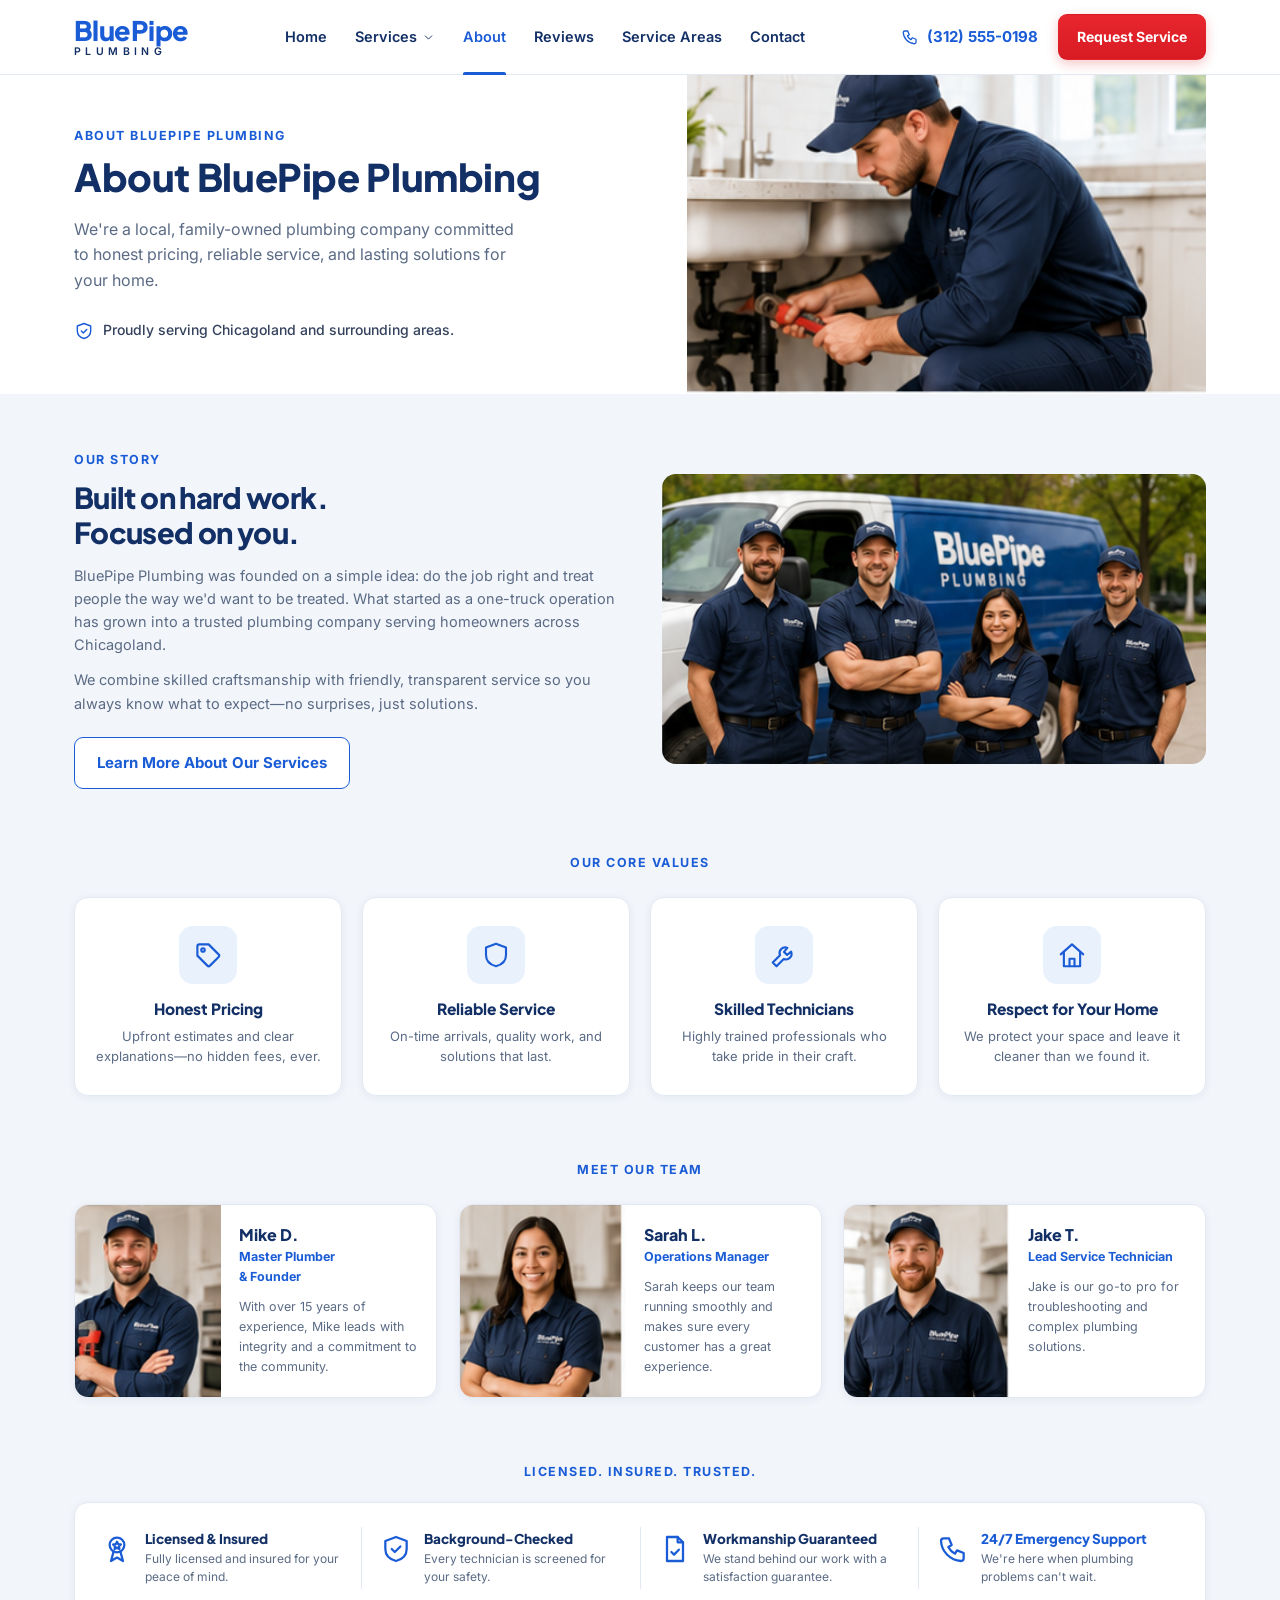
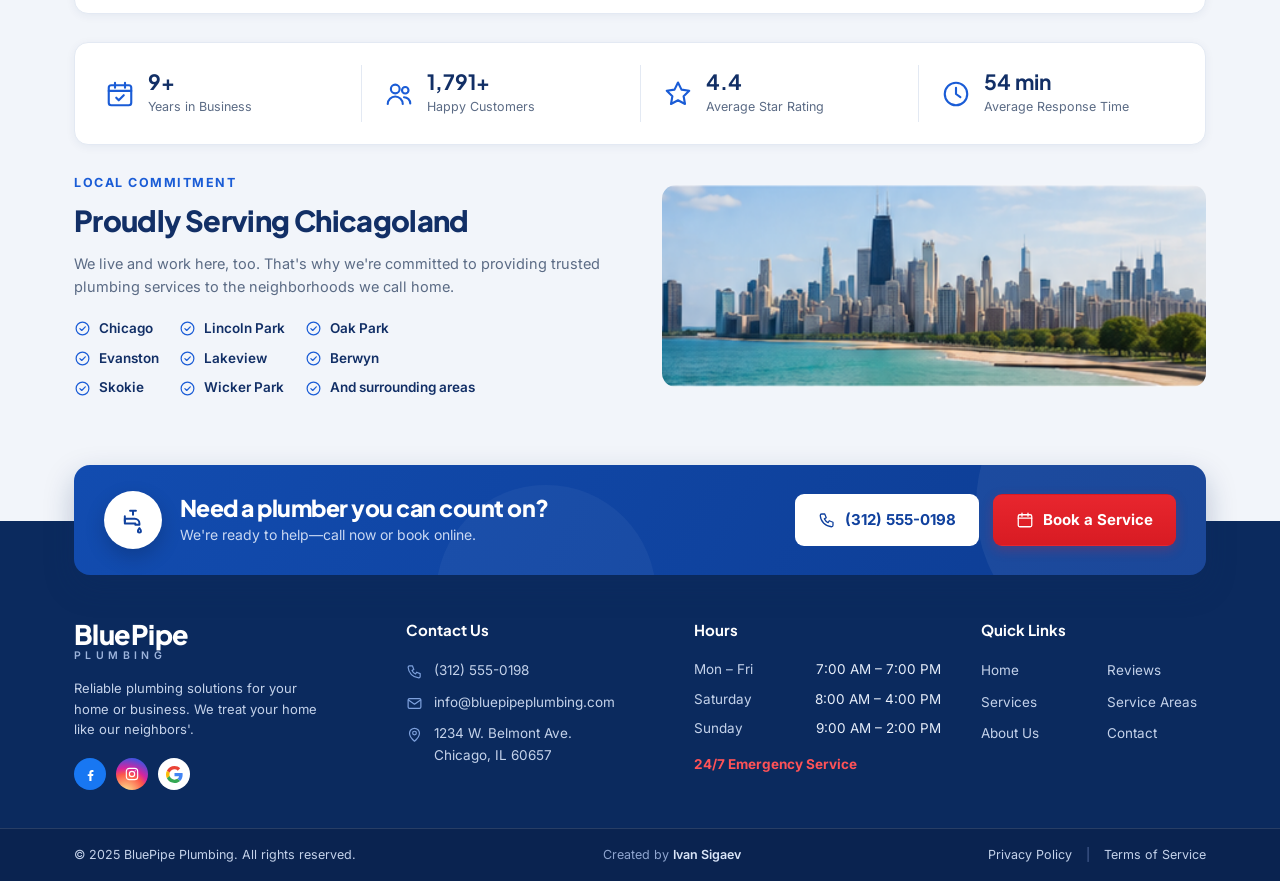
==== about.html @ 683dd547 "BluePipe Plumbing — portfolio website concept Six-page static site (home, services, about, reviews, " ====
<!DOCTYPE html>
<html lang="en">
<head>
<meta charset="UTF-8">
<meta name="viewport" content="width=device-width, initial-scale=1.0">
<title>About Us — BluePipe Plumbing</title>
<meta name="description" content="We're a local, family-owned plumbing company committed to honest pricing, reliable service, and lasting solutions for your home.">
<link rel="preconnect" href="https://fonts.googleapis.com">
<link rel="preconnect" href="https://fonts.gstatic.com" crossorigin>
<link href="https://fonts.googleapis.com/css2?family=Inter:wght@400;500;600;700;800&family=Plus+Jakarta+Sans:wght@600;700;800&display=swap" rel="stylesheet">
<link rel="stylesheet" href="css/styles.css">
</head>
<body>

<svg xmlns="http://www.w3.org/2000/svg" style="display:none" aria-hidden="true">
  <symbol id="i-phone" viewBox="0 0 24 24"><path d="M5 4h4l2 5-2.5 1.5a11 11 0 0 0 5 5L15 13l5 2v4a2 2 0 0 1-2 2A16 16 0 0 1 3 6a2 2 0 0 1 2-2"/></symbol>
  <symbol id="i-calendar" viewBox="0 0 24 24"><rect x="3" y="5" width="18" height="16" rx="2"/><path d="M3 9.5h18M8 3v4M16 3v4"/></symbol>
  <symbol id="i-calendar-check" viewBox="0 0 24 24"><rect x="3" y="5" width="18" height="16" rx="2"/><path d="M3 9.5h18M8 3v4M16 3v4M9 15l2 2 4-4"/></symbol>
  <symbol id="i-clock" viewBox="0 0 24 24"><circle cx="12" cy="12" r="9"/><path d="M12 7v5l3.5 2.5"/></symbol>
  <symbol id="i-tag" viewBox="0 0 24 24"><path d="M3.5 12.5V5a1.5 1.5 0 0 1 1.5-1.5h7.5l8 8a1.5 1.5 0 0 1 0 2.1l-6.9 6.9a1.5 1.5 0 0 1-2.1 0z"/><circle cx="8" cy="8" r="1.4"/></symbol>
  <symbol id="i-shield" viewBox="0 0 24 24"><path d="M12 3l8 3v6c0 4.6-3.4 7.8-8 9-4.6-1.2-8-4.4-8-9V6z"/></symbol>
  <symbol id="i-shield-check" viewBox="0 0 24 24"><path d="M12 3l8 3v6c0 4.6-3.4 7.8-8 9-4.6-1.2-8-4.4-8-9V6z"/><path d="M8.8 12l2.3 2.3 4.2-4.2"/></symbol>
  <symbol id="i-users" viewBox="0 0 24 24"><circle cx="9" cy="8" r="3.5"/><path d="M3 20a6 6 0 0 1 12 0"/><circle cx="17" cy="9" r="2.6"/><path d="M16 14.6a5 5 0 0 1 5 5"/></symbol>
  <symbol id="i-star" viewBox="0 0 24 24"><path d="M12 2.8l2.8 5.7 6.2.9-4.5 4.4 1.1 6.2-5.6-3-5.6 3 1.1-6.2L3 9.4l6.2-.9z"/></symbol>
  <symbol id="i-map-pin" viewBox="0 0 24 24"><path d="M12 21.5s-7-5.7-7-11.2a7 7 0 0 1 14 0c0 5.5-7 11.2-7 11.2z"/><circle cx="12" cy="10" r="2.6"/></symbol>
  <symbol id="i-check" viewBox="0 0 24 24"><path d="M4.5 12.5l5 5 10-11"/></symbol>
  <symbol id="i-check-circle" viewBox="0 0 24 24"><circle cx="12" cy="12" r="9"/><path d="M8.3 12.2l2.6 2.6 5-5.2"/></symbol>
  <symbol id="i-mail" viewBox="0 0 24 24"><rect x="3" y="5" width="18" height="14" rx="2"/><path d="M3.5 7l8.5 6 8.5-6"/></symbol>
  <symbol id="i-doc-check" viewBox="0 0 24 24"><path d="M6 3h8l4 4v14H6z"/><path d="M14 3v4h4M9.3 14.2l2 2 3.6-3.7"/></symbol>
  <symbol id="i-wrench" viewBox="0 0 24 24"><path d="M14.7 6.3a4.5 4.5 0 0 0-5.9 5.9L3 18l3 3 5.8-5.8a4.5 4.5 0 0 0 5.9-5.9L14.5 12 12 9.5z"/></symbol>
  <symbol id="i-home" viewBox="0 0 24 24"><path d="M3 11.5l9-8 9 8"/><path d="M5.5 9.5V21h13V9.5"/><path d="M10 21v-6h4v6"/></symbol>
  <symbol id="i-medal" viewBox="0 0 24 24"><circle cx="12" cy="9" r="5.5"/><path d="M9.5 13.8L7.5 21l4.5-2.6L16.5 21l-2-7.2M12 6.5l.9 1.8 2 .3-1.5 1.4.4 2-1.8-1-1.8 1 .4-2-1.5-1.4 2-.3z"/></symbol>
  <symbol id="i-faucet" viewBox="0 0 24 24"><path d="M9.5 4h5M12 4v3.5"/><path d="M5 11h8.5a4 4 0 0 1 4 4v1h-3.5v-1H5z"/><path d="M5 8.8V13M17.5 19s1.3 1.6 1.3 2.5a1.3 1.3 0 0 1-2.6 0c0-.9 1.3-2.5 1.3-2.5z"/></symbol>
  <symbol id="i-chevron" viewBox="0 0 24 24"><path d="M6 9l6 6 6-6"/></symbol>
  <symbol id="i-arrow" viewBox="0 0 24 24"><path d="M4 12h15M13.5 6.5L19 12l-5.5 5.5"/></symbol>
  <symbol id="i-menu" viewBox="0 0 24 24"><path d="M4 7h16M4 12h16M4 17h16"/></symbol>
  <symbol id="i-fb" viewBox="0 0 24 24"><path d="M13.4 21v-6.9h2.3l.4-2.7h-2.7V9.6c0-.8.2-1.3 1.3-1.3h1.5V5.9c-.3 0-1.2-.1-2.2-.1-2.2 0-3.6 1.3-3.6 3.7v2h-2.3v2.7h2.3V21z"/></symbol>
  <symbol id="i-ig" viewBox="0 0 24 24"><rect x="3.5" y="3.5" width="17" height="17" rx="4.5"/><circle cx="12" cy="12" r="4"/><path d="M16.9 7.1v.01"/></symbol>
  <symbol id="i-google" viewBox="0 0 48 48"><path fill="#EA4335" d="M24 9.5c3.54 0 6.71 1.22 9.21 3.6l6.85-6.85C35.9 2.38 30.47 0 24 0 14.62 0 6.51 5.38 2.56 13.22l7.98 6.19C12.43 13.72 17.74 9.5 24 9.5z"/><path fill="#4285F4" d="M46.98 24.55c0-1.57-.15-3.09-.38-4.55H24v9.02h12.94c-.58 2.96-2.26 5.48-4.78 7.18l7.73 6c4.51-4.18 7.09-10.36 7.09-17.65z"/><path fill="#FBBC05" d="M10.53 28.59c-.48-1.45-.76-2.99-.76-4.59s.27-3.14.76-4.59l-7.98-6.19C.92 16.46 0 20.12 0 24c0 3.88.92 7.54 2.56 10.78l7.97-6.19z"/><path fill="#34A853" d="M24 48c6.48 0 11.93-2.13 15.89-5.81l-7.73-6c-2.15 1.45-4.92 2.3-8.16 2.3-6.26 0-11.57-4.22-13.47-9.91l-7.98 6.19C6.51 42.62 14.62 48 24 48z"/></symbol>
</svg>

<header class="site-header">
  <div class="container header-inner">
    <a class="logo" href="index.html"><span class="logo-name">BluePipe</span><span class="logo-sub">PLUMBING</span></a>
    <nav class="main-nav" id="mainNav">
      <a href="index.html">Home</a>
      <a href="services.html">Services <svg class="icon caret"><use href="#i-chevron"/></svg></a>
      <a href="about.html" class="active">About</a>
      <a href="reviews.html">Reviews</a>
      <a href="service-areas.html">Service Areas</a>
      <a href="contact.html">Contact</a>
    </nav>
    <div class="header-actions">
      <a class="header-phone" href="tel:+13125550198"><svg class="icon"><use href="#i-phone"/></svg><span>(312) 555-0198</span></a>
      <a class="btn btn-red" href="contact.html">Request Service</a>
      <button class="nav-toggle" aria-label="Open menu"><svg class="icon"><use href="#i-menu"/></svg></button>
    </div>
  </div>
</header>

<!-- Hero -->
<section class="hero" style="background:#fff">
  <div class="container hero-grid">
    <div class="hero-copy">
      <div class="eyebrow">About BluePipe Plumbing</div>
      <h1 style="font-size:38px">About BluePipe Plumbing</h1>
      <p class="lead">We're a local, family-owned plumbing company committed to honest pricing, reliable service, and lasting solutions for your home.</p>
      <div class="hero-note"><svg class="icon"><use href="#i-shield-check"/></svg> Proudly serving Chicagoland and surrounding areas.</div>
    </div>
    <div class="hero-photo">
      <img src="assets/img/hero-about.png" alt="BluePipe plumber working under a kitchen sink">
    </div>
  </div>
</section>

<!-- Our story -->
<section class="section">
  <div class="container split">
    <div>
      <div class="eyebrow">Our Story</div>
      <h2>Built on hard work.<br>Focused on you.</h2>
      <p>BluePipe Plumbing was founded on a simple idea: do the job right and treat people the way we'd want to be treated. What started as a one-truck operation has grown into a trusted plumbing company serving homeowners across Chicagoland.</p>
      <p>We combine skilled craftsmanship with friendly, transparent service so you always know what to expect—no surprises, just solutions.</p>
      <a class="btn btn-outline" href="services.html" style="margin-top:22px">Learn More About Our Services</a>
    </div>
    <div class="photo"><img src="assets/img/team-van.png" alt="The BluePipe Plumbing team in front of their service van"></div>
  </div>
</section>

<!-- Core values -->
<section class="section" style="padding-top:8px">
  <div class="container">
    <div class="section-head" style="margin-bottom:24px">
      <div class="eyebrow">Our Core Values</div>
    </div>
    <div class="value-grid">
      <div class="value-card">
        <span class="icon-sq"><svg class="icon"><use href="#i-tag"/></svg></span>
        <h3>Honest Pricing</h3>
        <p>Upfront estimates and clear explanations—no hidden fees, ever.</p>
      </div>
      <div class="value-card">
        <span class="icon-sq"><svg class="icon"><use href="#i-shield"/></svg></span>
        <h3>Reliable Service</h3>
        <p>On-time arrivals, quality work, and solutions that last.</p>
      </div>
      <div class="value-card">
        <span class="icon-sq"><svg class="icon"><use href="#i-wrench"/></svg></span>
        <h3>Skilled Technicians</h3>
        <p>Highly trained professionals who take pride in their craft.</p>
      </div>
      <div class="value-card">
        <span class="icon-sq"><svg class="icon"><use href="#i-home"/></svg></span>
        <h3>Respect for Your Home</h3>
        <p>We protect your space and leave it cleaner than we found it.</p>
      </div>
    </div>
  </div>
</section>

<!-- Team -->
<section class="section" style="padding-top:8px">
  <div class="container">
    <div class="section-head" style="margin-bottom:24px">
      <div class="eyebrow">Meet Our Team</div>
    </div>
    <div class="team-grid">
      <div class="team-card">
        <img src="assets/img/team-mike.png" alt="Mike D., Master Plumber and Founder">
        <div class="team-info">
          <h3>Mike D.</h3>
          <div class="role">Master Plumber<br>&amp; Founder</div>
          <p>With over 15 years of experience, Mike leads with integrity and a commitment to the community.</p>
        </div>
      </div>
      <div class="team-card">
        <img src="assets/img/team-sarah.png" alt="Sarah L., Operations Manager">
        <div class="team-info">
          <h3>Sarah L.</h3>
          <div class="role">Operations Manager</div>
          <p>Sarah keeps our team running smoothly and makes sure every customer has a great experience.</p>
        </div>
      </div>
      <div class="team-card">
        <img src="assets/img/team-jake.png" alt="Jake T., Lead Service Technician">
        <div class="team-info">
          <h3>Jake T.</h3>
          <div class="role">Lead Service Technician</div>
          <p>Jake is our go-to pro for troubleshooting and complex plumbing solutions.</p>
        </div>
      </div>
    </div>
  </div>
</section>

<!-- Licensed / trusted -->
<section class="section" style="padding-top:8px;padding-bottom:20px">
  <div class="container">
    <div class="section-head" style="margin-bottom:20px">
      <div class="eyebrow">Licensed. Insured. Trusted.</div>
    </div>
    <div class="feature-bar">
      <div class="trust-item">
        <svg class="icon"><use href="#i-medal"/></svg>
        <div><h3>Licensed &amp; Insured</h3><p>Fully licensed and insured for your peace of mind.</p></div>
      </div>
      <div class="trust-item">
        <svg class="icon"><use href="#i-shield-check"/></svg>
        <div><h3>Background-Checked</h3><p>Every technician is screened for your safety.</p></div>
      </div>
      <div class="trust-item">
        <svg class="icon"><use href="#i-doc-check"/></svg>
        <div><h3>Workmanship Guaranteed</h3><p>We stand behind our work with a satisfaction guarantee.</p></div>
      </div>
      <div class="trust-item">
        <svg class="icon"><use href="#i-phone"/></svg>
        <div><h3 style="color:var(--blue)">24/7 Emergency Support</h3><p>We're here when plumbing problems can't wait.</p></div>
      </div>
    </div>
  </div>
</section>

<!-- Stats -->
<section class="section" style="padding-top:8px;padding-bottom:20px">
  <div class="container">
    <div class="mini-stats">
      <div class="mini-stat"><svg class="icon"><use href="#i-calendar-check"/></svg><div><b>10+</b><span>Years in Business</span></div></div>
      <div class="mini-stat"><svg class="icon"><use href="#i-users"/></svg><div><b>2,000+</b><span>Happy Customers</span></div></div>
      <div class="mini-stat"><svg class="icon"><use href="#i-star"/></svg><div><b>4.9</b><span>Average Star Rating</span></div></div>
      <div class="mini-stat"><svg class="icon"><use href="#i-clock"/></svg><div><b>60 min</b><span>Average Response Time</span></div></div>
    </div>
  </div>
</section>

<!-- Local commitment -->
<section class="section" style="padding-top:8px">
  <div class="container split">
    <div>
      <div class="eyebrow">Local Commitment</div>
      <h2>Proudly Serving Chicagoland</h2>
      <p>We live and work here, too. That's why we're committed to providing trusted plumbing services to the neighborhoods we call home.</p>
      <div class="check-grid">
        <span style="display:inline-flex;align-items:center;gap:8px;font-size:13.5px;font-weight:600;color:var(--navy)"><svg class="icon icon-sm" style="color:var(--blue)"><use href="#i-check-circle"/></svg> Chicago</span>
        <span style="display:inline-flex;align-items:center;gap:8px;font-size:13.5px;font-weight:600;color:var(--navy)"><svg class="icon icon-sm" style="color:var(--blue)"><use href="#i-check-circle"/></svg> Lincoln Park</span>
        <span style="display:inline-flex;align-items:center;gap:8px;font-size:13.5px;font-weight:600;color:var(--navy)"><svg class="icon icon-sm" style="color:var(--blue)"><use href="#i-check-circle"/></svg> Oak Park</span>
        <span style="display:inline-flex;align-items:center;gap:8px;font-size:13.5px;font-weight:600;color:var(--navy)"><svg class="icon icon-sm" style="color:var(--blue)"><use href="#i-check-circle"/></svg> Evanston</span>
        <span style="display:inline-flex;align-items:center;gap:8px;font-size:13.5px;font-weight:600;color:var(--navy)"><svg class="icon icon-sm" style="color:var(--blue)"><use href="#i-check-circle"/></svg> Lakeview</span>
        <span style="display:inline-flex;align-items:center;gap:8px;font-size:13.5px;font-weight:600;color:var(--navy)"><svg class="icon icon-sm" style="color:var(--blue)"><use href="#i-check-circle"/></svg> Berwyn</span>
        <span style="display:inline-flex;align-items:center;gap:8px;font-size:13.5px;font-weight:600;color:var(--navy)"><svg class="icon icon-sm" style="color:var(--blue)"><use href="#i-check-circle"/></svg> Skokie</span>
        <span style="display:inline-flex;align-items:center;gap:8px;font-size:13.5px;font-weight:600;color:var(--navy)"><svg class="icon icon-sm" style="color:var(--blue)"><use href="#i-check-circle"/></svg> Wicker Park</span>
        <span style="display:inline-flex;align-items:center;gap:8px;font-size:13.5px;font-weight:600;color:var(--navy)"><svg class="icon icon-sm" style="color:var(--blue)"><use href="#i-check-circle"/></svg> And surrounding areas</span>
      </div>
    </div>
    <div class="photo"><img src="assets/img/skyline.png" alt="Chicago skyline seen from the lakefront"></div>
  </div>
</section>

<!-- CTA banner -->
<section class="cta-band">
  <div class="container">
    <div class="cta-banner">
      <div class="cta-left">
        <span class="cta-icon"><svg class="icon"><use href="#i-faucet"/></svg></span>
        <div>
          <h2>Need a plumber you can count on?</h2>
          <p>We're ready to help—call now or book online.</p>
        </div>
      </div>
      <div class="cta-actions">
        <a class="btn btn-white" href="tel:+13125550198"><svg class="icon"><use href="#i-phone"/></svg> (312) 555-0198</a>
        <a class="btn btn-red" href="contact.html"><svg class="icon"><use href="#i-calendar"/></svg> Book a Service</a>
      </div>
    </div>
  </div>
</section>

<footer class="site-footer">
  <div class="container footer-grid">
    <div class="footer-brand">
      <a class="logo" href="index.html"><span class="logo-name">BluePipe</span><span class="logo-sub">PLUMBING</span></a>
      <p>Reliable plumbing solutions for your home or business. We treat your home like our neighbors'.</p>
      <div class="socials">
        <a class="social fb" href="#" aria-label="Facebook"><svg class="icon icon-fill"><use href="#i-fb"/></svg></a>
        <a class="social" href="#" aria-label="Instagram" style="background:radial-gradient(circle at 30% 110%,#fdf497 0%,#fd5949 45%,#d6249f 60%,#285AEB 90%);color:#fff"><svg class="icon" style="width:16px;height:16px"><use href="#i-ig"/></svg></a>
        <a class="social" href="#" aria-label="Google"><svg viewBox="0 0 48 48"><use href="#i-google"/></svg></a>
      </div>
    </div>
    <div>
      <h4>Contact Us</h4>
      <ul class="footer-contact">
        <li><svg class="icon"><use href="#i-phone"/></svg><a href="tel:+13125550198">(312) 555-0198</a></li>
        <li><svg class="icon"><use href="#i-mail"/></svg><a href="mailto:info@bluepipeplumbing.com">info@bluepipeplumbing.com</a></li>
        <li><svg class="icon"><use href="#i-map-pin"/></svg><span>1234 W. Belmont Ave.<br>Chicago, IL 60657</span></li>
      </ul>
    </div>
    <div>
      <h4>Hours</h4>
      <div class="hours-row"><span>Mon – Fri</span><span>7:00 AM – 7:00 PM</span></div>
      <div class="hours-row"><span>Saturday</span><span>8:00 AM – 4:00 PM</span></div>
      <div class="hours-row"><span>Sunday</span><span>9:00 AM – 2:00 PM</span></div>
      <div class="footer-emergency">24/7 Emergency Service</div>
    </div>
    <div>
      <h4>Quick Links</h4>
      <div class="footer-links">
        <a href="index.html">Home</a>
        <a href="reviews.html">Reviews</a>
        <a href="services.html">Services</a>
        <a href="service-areas.html">Service Areas</a>
        <a href="about.html">About Us</a>
        <a href="contact.html">Contact</a>
      </div>
    </div>
  </div>
  <div class="footer-bottom">
    <div class="container">
      <span>© 2025 BluePipe Plumbing. All rights reserved.</span>
      <span class="credit">Created by <b>Ivan Sigaev</b></span>
      <nav><a href="#">Privacy Policy</a><span class="sep">|</span><a href="#">Terms of Service</a></nav>
    </div>
  </div>
</footer>

<script src="js/main.js"></script>
</body>
</html>
---- css/styles.css ----
/* ============ BluePipe Plumbing — global styles ============ */
:root {
  --blue: #1a5cd6;
  --blue-dark: #0f3e9e;
  --navy: #122f66;
  --navy-deep: #0b2a5e;
  --navy-footer: #0a2350;
  --cta-blue: #10419e;
  --red: #e01e26;
  --red-dark: #c2151d;
  --gold: #f5a72e;
  --bg: #f2f5fa;
  --card: #ffffff;
  --border: #e3e9f3;
  --text: #33415c;
  --muted: #5b6b85;
  --ice: #e9f1fd;
  --ice-2: #f5f9ff;
  --radius: 14px;
  --shadow: 0 2px 10px rgba(18, 47, 102, .06);
}

* { margin: 0; padding: 0; box-sizing: border-box; }
html { scroll-behavior: smooth; }
body {
  font-family: 'Inter', -apple-system, BlinkMacSystemFont, 'Segoe UI', Roboto, Arial, sans-serif;
  background: var(--bg);
  color: var(--text);
  font-size: 15px;
  line-height: 1.6;
}
img { max-width: 100%; display: block; }
a { text-decoration: none; color: inherit; }
ul { list-style: none; }

.container { max-width: 1180px; margin: 0 auto; padding: 0 24px; }

.icon {
  fill: none; stroke: currentColor; stroke-width: 1.7;
  stroke-linecap: round; stroke-linejoin: round;
  width: 24px; height: 24px; flex-shrink: 0;
}
.icon-fill { fill: currentColor; stroke: none; }
.icon-sm { width: 17px; height: 17px; }
.icon-xs { width: 14px; height: 14px; }

h1, h2, h3, h4 { color: var(--navy); line-height: 1.2; font-weight: 800; }
.eyebrow {
  color: var(--blue); font-size: 12.5px; font-weight: 700;
  letter-spacing: .12em; text-transform: uppercase; margin-bottom: 10px;
}
.section { padding: 56px 0; }
.section-head { text-align: center; margin-bottom: 34px; }
.section-head h2 { font-size: 30px; }

/* ============ Buttons ============ */
.btn {
  display: inline-flex; align-items: center; justify-content: center; gap: 9px;
  font-family: inherit; font-size: 15px; font-weight: 700; cursor: pointer;
  border-radius: 9px; padding: 13px 22px; border: 1.5px solid transparent;
  transition: background .15s, color .15s, border-color .15s, box-shadow .15s;
  white-space: nowrap;
}
.btn .icon { width: 18px; height: 18px; }
.btn-red { background: var(--red); color: #fff; box-shadow: 0 4px 12px rgba(224, 30, 38, .25); }
.btn-red:hover { background: var(--red-dark); }
.btn-outline { background: #fff; color: var(--blue); border-color: var(--blue); }
.btn-outline:hover { background: var(--ice-2); }
.btn-white { background: #fff; color: var(--navy); }
.btn-white:hover { background: var(--ice); }

/* ============ Header ============ */
.site-header {
  background: #fff; position: sticky; top: 0; z-index: 100;
  box-shadow: 0 1px 0 var(--border);
}
.header-inner { display: flex; align-items: center; gap: 28px; height: 74px; }
.logo { display: flex; flex-direction: column; line-height: 1; }
.logo-name { color: var(--blue); font-size: 27px; font-weight: 800; letter-spacing: -.02em; }
.logo-sub { color: var(--navy); font-size: 10.5px; font-weight: 600; letter-spacing: .42em; margin-top: 3px; }
.main-nav { display: flex; align-items: center; gap: 28px; margin: 0 auto; }
.main-nav a {
  color: var(--navy); font-size: 14.5px; font-weight: 600; position: relative;
  display: inline-flex; align-items: center; gap: 5px; padding: 26px 0;
}
.main-nav a:hover { color: var(--blue); }
.main-nav a.active { color: var(--blue); }
.main-nav a.active::after {
  content: ""; position: absolute; left: 0; right: 0; bottom: 0;
  height: 3px; background: var(--blue); border-radius: 2px 2px 0 0;
}
.main-nav .caret { width: 13px; height: 13px; }
.header-actions { display: flex; align-items: center; gap: 20px; }
.header-phone {
  display: inline-flex; align-items: center; gap: 8px;
  color: var(--blue); font-weight: 700; font-size: 15px;
}
.header-phone .icon { width: 18px; height: 18px; }
.header-actions .btn { padding: 11px 18px; font-size: 14px; }
.nav-toggle {
  display: none; background: none; border: none; cursor: pointer;
  color: var(--navy); padding: 6px;
}
.nav-toggle .icon { width: 26px; height: 26px; }

/* ============ Hero ============ */
.hero { position: relative; overflow: hidden; background: linear-gradient(180deg, #f0f4fb 0%, #e9eef8 100%); }
.hero-grid { display: grid; grid-template-columns: 1.05fr .95fr; align-items: center; gap: 40px; }
.hero-copy { padding: 52px 0; }
.hero-copy h1 { font-size: 44px; letter-spacing: -.01em; }
.hero-copy h1 .accent { color: var(--blue); }
.hero-copy .lead { margin: 18px 0 26px; font-size: 16px; color: var(--muted); max-width: 440px; }
.hero-cta { display: flex; gap: 14px; flex-wrap: wrap; }
.hero-note {
  display: flex; align-items: center; gap: 9px; margin-top: 24px;
  color: var(--text); font-size: 14px; font-weight: 500;
}
.hero-note .icon { color: var(--blue); width: 20px; height: 20px; }
.hero-photo { align-self: stretch; position: relative; min-height: 320px; }
.hero-photo img {
  position: absolute; inset: 0; width: 100%; height: 100%;
  object-fit: cover; object-position: center;
}
.hero-photo.fade::before {
  content: ""; position: absolute; inset: 0; z-index: 1;
  background: linear-gradient(90deg, #edf1f9 0%, rgba(237, 241, 249, 0) 24%);
}
.breadcrumb { display: flex; align-items: center; gap: 7px; font-size: 13px; color: var(--muted); margin-bottom: 14px; }
.breadcrumb a:hover { color: var(--blue); }
.breadcrumb .sep { color: #9aa8c0; }

/* ============ Trust bar (home) ============ */
.trust-bar {
  background: #fff; border: 1px solid var(--border); border-radius: var(--radius);
  box-shadow: var(--shadow); display: flex; align-items: center;
  padding: 20px 10px; margin-top: -34px; position: relative; z-index: 5;
}
.trust-item {
  flex: 1; display: flex; align-items: flex-start; gap: 12px; padding: 4px 18px;
  border-left: 1px solid var(--border);
}
.trust-item:first-child { border-left: none; }
.trust-item .icon { color: var(--blue); width: 30px; height: 30px; margin-top: 2px; }
.trust-item h3 { font-size: 13.5px; margin-bottom: 3px; }
.trust-item p { font-size: 12px; color: var(--muted); line-height: 1.45; }
.trust-rating { display: flex; align-items: center; gap: 12px; }
.g-badge { width: 34px; height: 34px; }
.rating-score { font-size: 20px; font-weight: 800; color: var(--navy); display: flex; align-items: center; gap: 8px; }
.rating-sub { font-size: 12px; color: var(--muted); }
.stars { display: inline-flex; gap: 2px; color: var(--gold); }
.stars .icon { width: 15px; height: 15px; }

/* ============ Service cards ============ */
.services-grid { display: grid; grid-template-columns: repeat(3, 1fr); gap: 22px; }
.service-card {
  background: #fff; border: 1px solid var(--border); border-radius: var(--radius);
  box-shadow: var(--shadow); padding: 26px; display: flex; gap: 18px; align-items: flex-start;
}
.icon-sq {
  width: 58px; height: 58px; border-radius: 14px; background: var(--ice);
  display: inline-flex; align-items: center; justify-content: center;
  color: var(--blue); flex-shrink: 0;
}
.icon-sq .icon { width: 30px; height: 30px; }
.icon-circle {
  width: 58px; height: 58px; border-radius: 50%; background: var(--ice);
  display: inline-flex; align-items: center; justify-content: center;
  color: var(--blue); flex-shrink: 0;
}
.icon-circle .icon { width: 28px; height: 28px; }
.service-card h3 { font-size: 16.5px; margin-bottom: 7px; }
.service-card p { font-size: 13.5px; color: var(--muted); margin-bottom: 13px; }
.link-more {
  color: var(--blue); font-weight: 700; font-size: 13.5px;
  display: inline-flex; align-items: center; gap: 7px;
}
.link-more:hover { text-decoration: underline; }
.link-more .icon { width: 15px; height: 15px; }

/* vertical variant (services page) */
.services-grid-4 { display: grid; grid-template-columns: repeat(4, 1fr); gap: 20px; }
.service-card-v {
  background: #fff; border: 1px solid var(--border); border-radius: var(--radius);
  box-shadow: var(--shadow); padding: 28px 22px; text-align: center;
}
.service-card-v .icon-circle { margin: 0 auto 16px; }
.service-card-v h3 { font-size: 15.5px; margin-bottom: 8px; }
.service-card-v p { font-size: 13px; color: var(--muted); margin-bottom: 14px; }

/* ============ Why choose (home) ============ */
.why-card {
  background: #fff; border: 1px solid var(--border); border-radius: var(--radius);
  box-shadow: var(--shadow); padding: 26px;
  display: grid; grid-template-columns: 380px 1fr; gap: 34px; align-items: center;
}
.why-card .photo img { border-radius: 12px; width: 100%; height: 100%; object-fit: cover; }
.why-card h2 { font-size: 27px; margin-bottom: 12px; }
.why-card > div > p { color: var(--muted); max-width: 460px; }
.stats-row { display: flex; margin-top: 26px; }
.stat {
  flex: 1; padding: 0 20px; border-left: 1px solid var(--border);
  display: flex; flex-direction: column; gap: 4px;
}
.stat:first-child { border-left: none; padding-left: 0; }
.stat .icon { color: var(--blue); width: 26px; height: 26px; }
.stat b { font-size: 21px; color: var(--navy); font-weight: 800; }
.stat span { font-size: 12.5px; color: var(--muted); }

/* ============ Reviews ============ */
.reviews-grid { display: grid; grid-template-columns: repeat(3, 1fr); gap: 22px; }
.review-card {
  background: #fff; border: 1px solid var(--border); border-radius: var(--radius);
  box-shadow: var(--shadow); padding: 24px; display: flex; flex-direction: column;
}
.review-top { display: flex; align-items: center; justify-content: space-between; margin-bottom: 13px; }
.review-when { font-size: 12px; color: #93a1b8; }
.review-card > p { font-size: 13.5px; color: var(--text); flex: 1; }
.review-author { display: flex; align-items: center; gap: 11px; margin-top: 16px; }
.avatar {
  width: 38px; height: 38px; border-radius: 50%; background: var(--navy-deep);
  color: #fff; font-weight: 700; font-size: 15px;
  display: inline-flex; align-items: center; justify-content: center; flex-shrink: 0;
}
.review-author b { display: block; font-size: 13.5px; color: var(--navy); }
.review-author span { font-size: 12px; color: var(--muted); }

/* ============ Area pills ============ */
.pills-row { display: flex; flex-wrap: wrap; gap: 14px; justify-content: center; }
.pill {
  display: inline-flex; align-items: center; gap: 8px;
  background: #fff; border: 1px solid var(--border); border-radius: 10px;
  box-shadow: var(--shadow); padding: 11px 20px;
  font-size: 13.5px; font-weight: 600; color: var(--navy);
}
.pill .icon { color: var(--blue); width: 16px; height: 16px; }
.pills-note { text-align: center; margin-top: 22px; font-size: 14px; font-weight: 600; color: var(--navy); }
.pills-note a { color: var(--blue); }
.pills-note a:hover { text-decoration: underline; }

/* ============ Process steps (home, horizontal) ============ */
.steps-h { display: flex; align-items: flex-start; gap: 20px; }
.step-h { flex: 1; display: flex; align-items: flex-start; gap: 16px; position: relative; }
.step-num {
  width: 26px; height: 26px; border-radius: 50%; background: var(--red); color: #fff;
  font-size: 13px; font-weight: 700; display: inline-flex; align-items: center;
  justify-content: center; flex-shrink: 0; margin-top: 16px;
}
.step-h .icon-circle { width: 56px; height: 56px; }
.step-h h3 { font-size: 16px; margin-bottom: 5px; }
.step-h p { font-size: 13px; color: var(--muted); }
.step-dash { flex: 0 0 40px; border-top: 2px dashed #c6d2e6; margin-top: 28px; }

/* vertical steps (services page) */
.steps-v { display: flex; flex-direction: column; gap: 22px; }
.step-v { display: flex; gap: 15px; }
.step-v .num {
  width: 27px; height: 27px; border-radius: 50%; background: var(--blue); color: #fff;
  font-size: 13px; font-weight: 700; display: inline-flex; align-items: center;
  justify-content: center; flex-shrink: 0; margin-top: 2px;
}
.step-v h3 { font-size: 15.5px; margin-bottom: 4px; }
.step-v p { font-size: 13.5px; color: var(--muted); }

/* ============ Feature bar (rows of icon features in white card) ============ */
.feature-bar {
  background: #fff; border: 1px solid var(--border); border-radius: var(--radius);
  box-shadow: var(--shadow); display: flex; padding: 24px 8px;
}
.feature-bar .trust-item .icon { width: 32px; height: 32px; }

/* ============ Split sections ============ */
.split { display: grid; grid-template-columns: 1fr 1fr; gap: 44px; align-items: center; }
.split h2 { font-size: 29px; margin-bottom: 14px; }
.split .photo img { border-radius: var(--radius); width: 100%; object-fit: cover; box-shadow: var(--shadow); }
.split p + p { margin-top: 12px; }
.split p { color: var(--muted); font-size: 14.5px; }

/* ============ Pricing highlight (services) ============ */
.pricing-card {
  background: #fff; border: 1px solid var(--border); border-radius: var(--radius);
  box-shadow: var(--shadow); padding: 30px 34px;
  display: grid; grid-template-columns: auto 1fr auto; gap: 30px; align-items: center;
}
.pricing-card .icon-circle { width: 86px; height: 86px; }
.pricing-card .icon-circle .icon { width: 40px; height: 40px; }
.pricing-card h3 { font-size: 21px; margin-bottom: 8px; }
.pricing-card p { color: var(--muted); font-size: 14px; max-width: 460px; }
.check-list li {
  display: flex; align-items: center; gap: 10px; font-size: 13.5px;
  font-weight: 600; color: var(--navy); padding: 5px 0;
}
.check-list .icon { color: var(--blue); width: 17px; height: 17px; }

/* ============ FAQ ============ */
.faq-list { max-width: 760px; margin: 0 auto; display: flex; flex-direction: column; gap: 12px; }
.faq-item {
  background: #fff; border: 1px solid var(--border); border-radius: 10px;
  box-shadow: var(--shadow); overflow: hidden;
}
.faq-q {
  width: 100%; background: none; border: none; font-family: inherit; cursor: pointer;
  display: flex; align-items: center; justify-content: space-between; gap: 14px;
  padding: 15px 20px; font-size: 14px; font-weight: 600; color: var(--navy); text-align: left;
}
.faq-q .icon { color: var(--blue); width: 18px; height: 18px; transition: transform .2s; }
.faq-item.open .faq-q .icon { transform: rotate(180deg); }
.faq-item.open .faq-q .icon-plus { transform: rotate(45deg); }
.faq-a { display: none; padding: 0 20px 16px; font-size: 13.5px; color: var(--muted); }
.faq-item.open .faq-a { display: block; }
.faq-cols { display: grid; grid-template-columns: 1fr 1fr; gap: 12px 22px; max-width: none; }
.faq-cols .faq-list { max-width: none; }

/* ============ CTA banner ============ */
.cta-band {
  padding-top: 10px;
  background: linear-gradient(180deg, transparent 55%, var(--navy-deep) 55%);
}
.cta-banner {
  background: var(--cta-blue); border-radius: 16px; padding: 26px 30px;
  display: flex; align-items: center; justify-content: space-between; gap: 24px;
  box-shadow: 0 12px 30px rgba(11, 42, 94, .25);
}
.cta-left { display: flex; align-items: center; gap: 18px; }
.cta-icon {
  width: 58px; height: 58px; border-radius: 50%; background: #fff; color: var(--cta-blue);
  display: inline-flex; align-items: center; justify-content: center; flex-shrink: 0;
}
.cta-icon .icon { width: 28px; height: 28px; }
.cta-left h2 { color: #fff; font-size: 23px; margin-bottom: 3px; }
.cta-left p { color: #c9d8f2; font-size: 14px; }
.cta-actions { display: flex; gap: 14px; flex-wrap: wrap; }
.cta-actions .btn-white { color: var(--cta-blue); }

/* ============ Footer ============ */
.site-footer { background: var(--navy-deep); color: #c4d2ea; }
.footer-grid {
  display: grid; grid-template-columns: 1.3fr 1.1fr 1.1fr 1fr;
  gap: 40px; padding: 46px 24px 38px;
}
.footer-brand .logo-name { color: #fff; }
.footer-brand .logo-sub { color: #9db4dc; }
.footer-brand p { font-size: 13px; margin: 16px 0 18px; max-width: 250px; }
.socials { display: flex; gap: 10px; }
.social {
  width: 32px; height: 32px; border-radius: 50%; background: #fff;
  display: inline-flex; align-items: center; justify-content: center;
}
.social svg { width: 17px; height: 17px; }
.social.fb { background: #1877f2; color: #fff; }
.site-footer h4 { color: #fff; font-size: 15px; margin-bottom: 16px; font-weight: 700; }
.footer-contact li { display: flex; align-items: flex-start; gap: 11px; font-size: 13.5px; padding: 5px 0; }
.footer-contact .icon { color: #7ea1dd; width: 17px; height: 17px; margin-top: 3px; }
.footer-contact a:hover { color: #fff; }
.hours-row { display: flex; justify-content: space-between; gap: 12px; font-size: 13.5px; padding: 4px 0; max-width: 250px; }
.hours-row span:last-child { color: #e6edf9; }
.footer-emergency { color: #ff5257; font-weight: 700; font-size: 13.5px; margin-top: 10px; }
.footer-links { display: grid; grid-template-columns: 1fr 1fr; gap: 0 26px; }
.footer-links a { display: block; font-size: 13.5px; padding: 5px 0; }
.footer-links a:hover { color: #fff; }
.footer-bottom {
  border-top: 1px solid rgba(255, 255, 255, .12);
  background: var(--navy-footer);
  font-size: 12.5px;
}
.footer-bottom .container {
  display: flex; align-items: center; justify-content: space-between; padding-top: 16px; padding-bottom: 16px;
}
.footer-bottom nav { display: flex; align-items: center; gap: 14px; }
.footer-bottom a:hover { color: #fff; }
.footer-bottom .sep { color: #51689a; }

/* ============ Forms (contact) ============ */
.form-grid { display: grid; grid-template-columns: 1fr 1fr; gap: 16px; }
.form-field { display: flex; flex-direction: column; gap: 6px; }
.form-field.full { grid-column: 1 / -1; }
.form-field label { font-size: 13px; font-weight: 600; color: var(--navy); }
.form-field input, .form-field select, .form-field textarea {
  font-family: inherit; font-size: 14px; color: var(--text);
  border: 1px solid #d5ddeb; border-radius: 8px; padding: 11px 13px; background: #fff;
  outline: none; transition: border-color .15s, box-shadow .15s;
}
.form-field input:focus, .form-field select:focus, .form-field textarea:focus {
  border-color: var(--blue); box-shadow: 0 0 0 3px rgba(26, 92, 214, .12);
}
.form-field textarea { min-height: 110px; resize: vertical; }
.form-check { display: flex; align-items: center; gap: 9px; font-size: 13px; color: var(--muted); margin: 16px 0; }
.form-check input { width: 15px; height: 15px; accent-color: var(--blue); }
.form-note {
  display: flex; align-items: center; justify-content: center; gap: 8px;
  font-size: 12.5px; color: var(--muted); margin-top: 14px;
}
.form-note .icon { width: 15px; height: 15px; color: var(--blue); }

/* ============ Misc cards ============ */
.card {
  background: #fff; border: 1px solid var(--border); border-radius: var(--radius);
  box-shadow: var(--shadow); padding: 28px;
}
.soft-card { background: var(--ice-2); border: 1px solid var(--border); border-radius: var(--radius); padding: 28px; }

.value-grid { display: grid; grid-template-columns: repeat(4, 1fr); gap: 20px; }
.value-card {
  background: #fff; border: 1px solid var(--border); border-radius: var(--radius);
  box-shadow: var(--shadow); padding: 28px 20px; text-align: center;
}
.value-card .icon-sq { margin: 0 auto 16px; }
.value-card h3 { font-size: 15.5px; margin-bottom: 7px; }
.value-card p { font-size: 13px; color: var(--muted); }

.team-grid { display: grid; grid-template-columns: repeat(3, 1fr); gap: 22px; }
.team-card {
  background: #fff; border: 1px solid var(--border); border-radius: var(--radius);
  box-shadow: var(--shadow); overflow: hidden; display: flex;
}
.team-card img { width: 46%; object-fit: cover; }
.team-card .team-info { padding: 20px 18px; }
.team-card h3 { font-size: 16px; }
.team-card .role { color: var(--blue); font-size: 12.5px; font-weight: 700; margin: 3px 0 10px; }
.team-card p { font-size: 12.5px; color: var(--muted); }

.mini-stats { display: flex; background: #fff; border: 1px solid var(--border); border-radius: var(--radius); box-shadow: var(--shadow); padding: 22px 8px; }
.mini-stat { flex: 1; display: flex; align-items: center; gap: 13px; padding: 4px 22px; border-left: 1px solid var(--border); }
.mini-stat:first-child { border-left: none; }
.mini-stat .icon { color: var(--blue); width: 30px; height: 30px; }
.mini-stat b { font-size: 21px; color: var(--navy); display: block; line-height: 1.2; }
.mini-stat span { font-size: 12.5px; color: var(--muted); }

.neigh-grid { display: grid; grid-template-columns: repeat(3, 1fr); gap: 20px; }
.neigh-card {
  background: #fff; border: 1px solid var(--border); border-radius: var(--radius);
  box-shadow: var(--shadow); padding: 22px; display: flex; gap: 16px; align-items: flex-start;
}
.neigh-card .icon-holder { color: var(--blue); }
.neigh-card .icon-holder .icon { width: 44px; height: 44px; }
.neigh-card h3 { font-size: 15.5px; margin-bottom: 5px; }
.neigh-card p { font-size: 13px; color: var(--muted); margin-bottom: 10px; }
.neigh-card.wide { grid-column: span 2; }

.percent-grid { display: grid; grid-template-columns: repeat(4, 1fr); gap: 20px; }
.percent-card {
  background: #fff; border: 1px solid var(--border); border-radius: var(--radius);
  box-shadow: var(--shadow); padding: 22px; display: flex; gap: 15px; align-items: flex-start;
}
.percent-card .icon { color: var(--blue); width: 30px; height: 30px; margin-top: 3px; }
.percent-card h3 { font-size: 14px; }
.percent-card b { font-size: 24px; color: var(--navy); display: block; margin: 2px 0; }
.percent-card span { font-size: 12.5px; color: var(--muted); }

.badge-tag {
  position: absolute; top: 10px; left: 10px; background: rgba(18, 32, 54, .82);
  color: #fff; font-size: 10.5px; font-weight: 700; letter-spacing: .08em;
  padding: 4px 10px; border-radius: 6px;
}

.alert-red {
  background: #fdf0f0; border: 1px solid #f5cfd0; border-radius: 12px; padding: 18px 20px;
}
.alert-red h4 { color: var(--red); font-size: 14.5px; display: flex; align-items: center; gap: 9px; margin-bottom: 5px; }
.alert-red .phone-big { color: var(--red); font-size: 19px; font-weight: 800; margin: 5px 0 2px; display: block; }
.alert-red p { font-size: 13px; color: var(--muted); }

/* ============ Responsive ============ */
@media (max-width: 1024px) {
  .hero-copy h1 { font-size: 36px; }
  .services-grid, .reviews-grid, .team-grid, .neigh-grid { grid-template-columns: repeat(2, 1fr); }
  .services-grid-4, .value-grid, .percent-grid { grid-template-columns: repeat(2, 1fr); }
  .trust-bar, .feature-bar, .mini-stats { flex-wrap: wrap; }
  .trust-item, .mini-stat { flex: 1 1 45%; border-left: none; padding: 10px 14px; }
  .why-card { grid-template-columns: 1fr; }
  .split { grid-template-columns: 1fr; }
  .pricing-card { grid-template-columns: 1fr; text-align: left; }
  .header-phone span { display: none; }
  .neigh-card.wide { grid-column: span 1; }
  .faq-cols { grid-template-columns: 1fr; }
}
/* ==========================================================
   POLISH LAYER — refined typography, depth, motion
   ========================================================== */

/* --- Typography upgrade: display font for headings --- */
h1, h2, h3, h4,
.logo-name,
.rating-score,
.stat b, .mini-stat b, .percent-card b,
.cta-left h2 {
  font-family: 'Plus Jakarta Sans', 'Inter', -apple-system, 'Segoe UI', sans-serif;
}
h1, h2 { letter-spacing: -.022em; }
.hero-copy h1 { line-height: 1.12; }

::selection { background: rgba(26, 92, 214, .18); }
:focus-visible { outline: 2px solid var(--blue); outline-offset: 2px; border-radius: 4px; }

/* --- Hero atmosphere: soft glows + dot grid --- */
.hero {
  background-image:
    radial-gradient(640px 320px at 88% 12%, rgba(26, 92, 214, .10), transparent 62%),
    radial-gradient(520px 300px at 4% 95%, rgba(26, 92, 214, .07), transparent 60%),
    radial-gradient(rgba(18, 47, 102, .045) 1px, transparent 1.4px),
    linear-gradient(180deg, #f0f4fb 0%, #e9eef8 100%);
  background-size: auto, auto, 26px 26px, auto;
}

/* --- Card depth & hover lift --- */
.service-card, .service-card-v, .review-card, .value-card,
.team-card, .neigh-card, .percent-card, .card, .pricing-card,
.trust-bar, .feature-bar, .mini-stats, .why-card, .soft-card {
  transition: transform .35s cubic-bezier(.22, .61, .36, 1),
              box-shadow .35s cubic-bezier(.22, .61, .36, 1),
              border-color .35s ease;
}
.service-card:hover, .service-card-v:hover, .review-card:hover,
.value-card:hover, .team-card:hover, .neigh-card:hover, .percent-card:hover {
  transform: translateY(-6px);
  box-shadow: 0 18px 40px rgba(18, 47, 102, .13);
  border-color: #cfdcf3;
}

/* --- Icon chips: tint on card hover --- */
.icon-sq, .icon-circle {
  transition: background .35s ease, color .35s ease, transform .35s cubic-bezier(.34, 1.56, .64, 1);
}
.service-card:hover .icon-sq,
.service-card-v:hover .icon-circle,
.value-card:hover .icon-sq {
  background: var(--blue); color: #fff;
  transform: scale(1.07) rotate(-4deg);
}
.neigh-card .icon-holder { transition: transform .35s cubic-bezier(.34, 1.56, .64, 1); }
.neigh-card:hover .icon-holder { transform: scale(1.1) rotate(-4deg); }

/* --- Buttons: press & lift --- */
.btn { transition: background .2s, color .2s, border-color .2s, transform .22s ease, box-shadow .22s ease; }
.btn:hover { transform: translateY(-2px); }
.btn:active { transform: translateY(0) scale(.98); }
.btn-red:hover { box-shadow: 0 10px 24px rgba(224, 30, 38, .35); }
.btn-red { background: linear-gradient(180deg, #e8262e, #d81b23); }

/* --- Links & arrows --- */
.link-more .icon { transition: transform .25s ease; }
.link-more:hover .icon { transform: translateX(5px); }
.footer-links a, .footer-contact a { transition: color .2s ease, transform .2s ease; }
.footer-links a:hover { transform: translateX(3px); }
.main-nav a { transition: color .2s ease; }

/* --- Pills --- */
.pill { transition: transform .28s ease, box-shadow .28s ease, border-color .28s ease, color .28s ease; }
.pill:hover {
  transform: translateY(-4px);
  border-color: var(--blue); color: var(--blue);
  box-shadow: 0 10px 24px rgba(18, 47, 102, .12);
}

/* --- Photo zooms --- */
.team-card { overflow: hidden; }
.team-card img { transition: transform .6s cubic-bezier(.22, .61, .36, 1); }
.team-card:hover img { transform: scale(1.06); }
.why-card .photo, .split .photo { overflow: hidden; border-radius: var(--radius); }
.why-card .photo img, .split .photo img { transition: transform .7s cubic-bezier(.22, .61, .36, 1); border-radius: 0; }
.why-card .photo:hover img, .split .photo:hover img { transform: scale(1.045); }

/* --- Header shadow on scroll --- */
.site-header { transition: box-shadow .3s ease; }
.site-header.scrolled { box-shadow: 0 8px 28px rgba(18, 47, 102, .1); }

/* --- CTA banner: gradient + decorative orbs + floating icon --- */
.cta-banner {
  position: relative; overflow: hidden;
  background: linear-gradient(120deg, #124cb0 0%, #0d3c92 100%);
}
.cta-banner::before {
  content: ""; position: absolute; right: -70px; top: -110px;
  width: 300px; height: 300px; border-radius: 50%;
  background: rgba(255, 255, 255, .06); pointer-events: none;
}
.cta-banner::after {
  content: ""; position: absolute; left: 32%; bottom: -130px;
  width: 220px; height: 220px; border-radius: 50%;
  background: rgba(255, 255, 255, .045); pointer-events: none;
}
.cta-left, .cta-actions { position: relative; z-index: 1; }
.cta-icon { animation: float-soft 3.6s ease-in-out infinite; box-shadow: 0 8px 20px rgba(0, 0, 0, .18); }
@keyframes float-soft {
  0%, 100% { transform: translateY(0); }
  50% { transform: translateY(-6px); }
}

/* --- Emergency phone: heartbeat --- */
.alert-red .phone-big { animation: pulse-soft 2.4s ease-in-out infinite; transform-origin: left center; display: inline-block; }
@keyframes pulse-soft {
  0%, 100% { transform: scale(1); }
  50% { transform: scale(1.035); }
}

/* --- FAQ: animated open/close --- */
.faq-a {
  display: block; max-height: 0; overflow: hidden; opacity: 0;
  padding: 0 20px;
  transition: max-height .45s cubic-bezier(.22, .61, .36, 1), opacity .35s ease, padding .3s ease;
}
.faq-item.open .faq-a { max-height: 240px; opacity: 1; padding-bottom: 16px; }
.faq-item { transition: box-shadow .3s ease, border-color .3s ease; }
.faq-item:hover { border-color: #cbd9f2; }
.faq-item.open { border-color: #c3d4f0; box-shadow: 0 10px 26px rgba(18, 47, 102, .09); }
.faq-q .icon { transition: transform .35s cubic-bezier(.22, .61, .36, 1), color .2s; }

/* --- Avatars: subtle gradient --- */
.avatar { background: linear-gradient(135deg, #1a5cd6, #0b2a5e); }

/* --- Social chips --- */
.social { transition: transform .25s ease, box-shadow .25s ease; }
.social:hover { transform: translateY(-3px) scale(1.06); box-shadow: 0 8px 18px rgba(0, 0, 0, .25); }

/* --- Hero entrance (page load) --- */
@keyframes rise-in {
  from { opacity: 0; transform: translateY(26px); }
  to   { opacity: 1; transform: none; }
}
@keyframes hero-img-in {
  from { opacity: 0; transform: scale(1.05) translateX(24px); }
  to   { opacity: 1; transform: none; }
}
.hero-copy > * { animation: rise-in .75s cubic-bezier(.22, .61, .36, 1) backwards; }
.hero-copy > *:nth-child(1) { animation-delay: .05s; }
.hero-copy > *:nth-child(2) { animation-delay: .14s; }
.hero-copy > *:nth-child(3) { animation-delay: .23s; }
.hero-copy > *:nth-child(4) { animation-delay: .32s; }
.hero-copy > *:nth-child(5) { animation-delay: .41s; }
.hero-photo img, .hero .photo img { animation: hero-img-in 1s cubic-bezier(.22, .61, .36, 1) backwards .25s; }

/* --- Scroll reveal system (classes set by js/main.js) --- */
.reveal {
  opacity: 0; transform: translateY(28px);
  transition: opacity .7s cubic-bezier(.22, .61, .36, 1), transform .7s cubic-bezier(.22, .61, .36, 1);
  transition-delay: var(--d, 0ms);
  will-change: opacity, transform;
}
.reveal.in { opacity: 1; transform: none; }

/* --- Reduced motion: calm everything down --- */
@media (prefers-reduced-motion: reduce) {
  *, *::before, *::after {
    animation-duration: .01ms !important;
    animation-iteration-count: 1 !important;
    transition-duration: .01ms !important;
  }
  .reveal { opacity: 1; transform: none; }
}

@media (max-width: 760px) {
  .main-nav {
    position: fixed; inset: 74px 0 auto 0; background: #fff; flex-direction: column;
    align-items: flex-start; gap: 0; padding: 10px 24px 18px; margin: 0;
    box-shadow: 0 14px 24px rgba(18, 47, 102, .12); display: none; z-index: 99;
  }
  .main-nav.open { display: flex; }
  .main-nav a { padding: 12px 0; width: 100%; }
  .main-nav a.active::after { display: none; }
  .nav-toggle { display: inline-flex; }
  .header-actions .btn { display: none; }
  .hero-grid { grid-template-columns: 1fr; }
  .hero-photo { min-height: 240px; }
  .hero-photo.fade::before { display: none; }
  .steps-h { flex-direction: column; }
  .step-dash { display: none; }
  .cta-banner { flex-direction: column; text-align: center; }
  .cta-left { flex-direction: column; }
  .footer-grid { grid-template-columns: 1fr; gap: 28px; }
  .footer-bottom .container { flex-direction: column; gap: 8px; }
  .services-grid, .reviews-grid, .team-grid, .neigh-grid,
  .services-grid-4, .value-grid, .percent-grid { grid-template-columns: 1fr; }
  .trust-item, .mini-stat { flex: 1 1 100%; }
  .form-grid { grid-template-columns: 1fr; }
  .section-head h2 { font-size: 25px; }
  .hero-copy h1 { font-size: 30px; }
}

/* ==========================================================
   LAYOUT GRIDS (were inline styles) + mobile refinements
   ========================================================== */
.grid-contact { display: grid; grid-template-columns: 1.35fr 1fr; gap: 26px; align-items: start; }
.grid-map { padding: 0; overflow: hidden; display: grid; grid-template-columns: 1.3fr 1fr; align-items: stretch; }
.grid-map > img { width: 100%; height: 100%; object-fit: cover; }
.grid-quick { display: grid; grid-template-columns: repeat(3, 1fr); gap: 20px; }
.grid-spotlight { display: grid; grid-template-columns: 1fr 1.2fr; gap: 30px; align-items: center; }
.grid-local { display: grid; grid-template-columns: 220px 1fr; gap: 30px; align-items: center; }
.check-grid { display: grid; grid-template-columns: repeat(3, auto); gap: 8px 20px; margin-top: 20px; justify-content: start; }

/* --- Footer credit --- */
.credit { color: #8fa5cf; font-size: 12.5px; }
.credit b { color: #dbe6f8; font-weight: 600; }

/* --- Demo concept notice (portfolio form) --- */
.demo-note {
  display: flex; align-items: flex-start; gap: 10px;
  margin-top: 14px; padding: 12px 14px;
  background: #fff7e8; border: 1px solid #f2ddb0; border-radius: 10px;
  color: #7c5c14; font-size: 13px; line-height: 1.5;
  animation: rise-in .45s cubic-bezier(.22, .61, .36, 1) backwards;
}
.demo-note .icon { width: 18px; height: 18px; flex-shrink: 0; margin-top: 1px; color: #c9930f; }

@media (max-width: 1024px) {
  .grid-contact, .grid-spotlight { grid-template-columns: 1fr; }
  .grid-quick { grid-template-columns: 1fr 1fr; }
}
@media (max-width: 760px) {
  .grid-map, .grid-quick, .grid-local { grid-template-columns: 1fr; }
  .grid-map > img { max-height: 260px; }
  .grid-local > img { max-width: 240px; margin: 0 auto; }
  .check-grid { grid-template-columns: repeat(2, auto); }
  .section { padding: 40px 0; }
  .hero-copy { padding: 38px 0; }
  .stats-row { flex-wrap: wrap; gap: 14px 0; }
  .stat { flex: 1 1 45%; border-left: none; padding: 0; }
  .trust-bar { margin-top: -20px; padding: 12px 8px; }
  .why-card { padding: 20px; }
  .cta-banner { padding: 24px 20px; }
  .pill { padding: 10px 15px; font-size: 13px; }
  .pills-row { gap: 10px; }
  .pricing-card { padding: 24px; gap: 18px; }
  .split { gap: 26px; }
  .footer-bottom .container { text-align: center; }
  .team-card img { width: 40%; }
  .hours-row { max-width: none; }
}
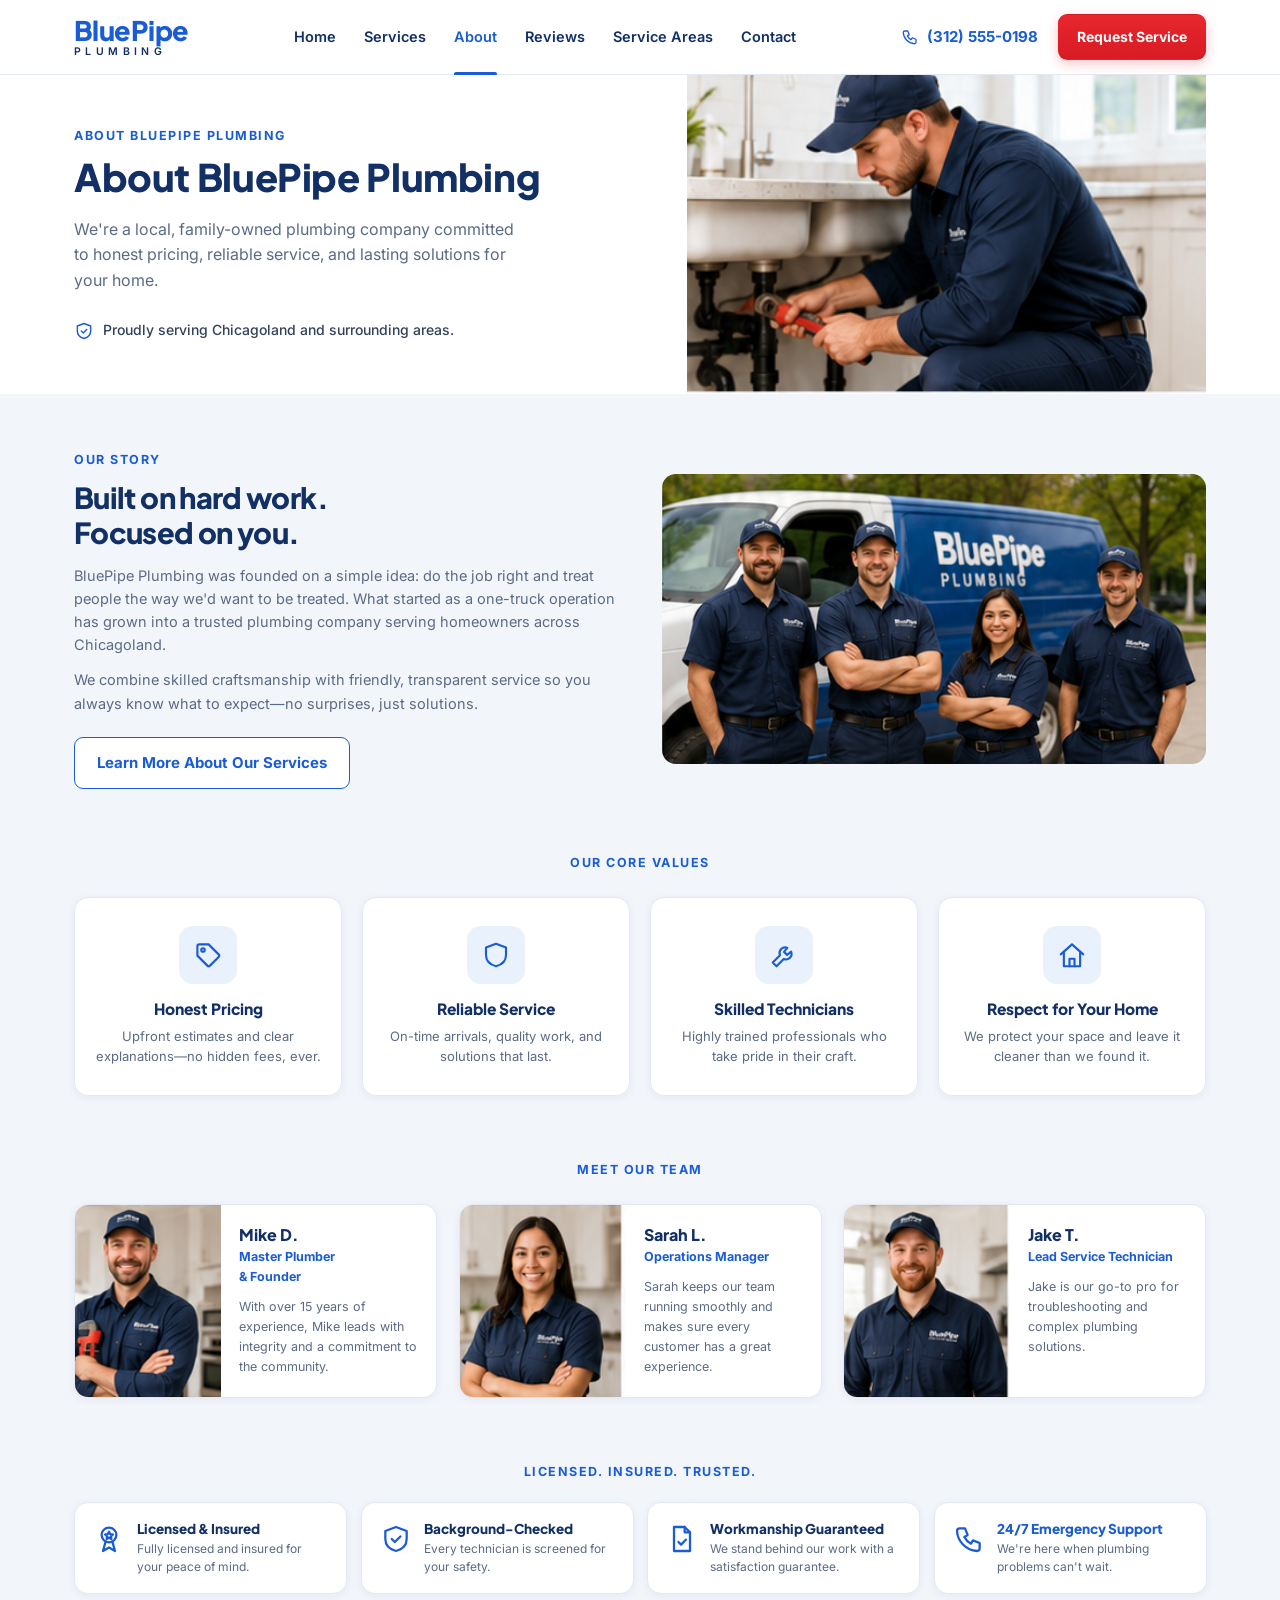
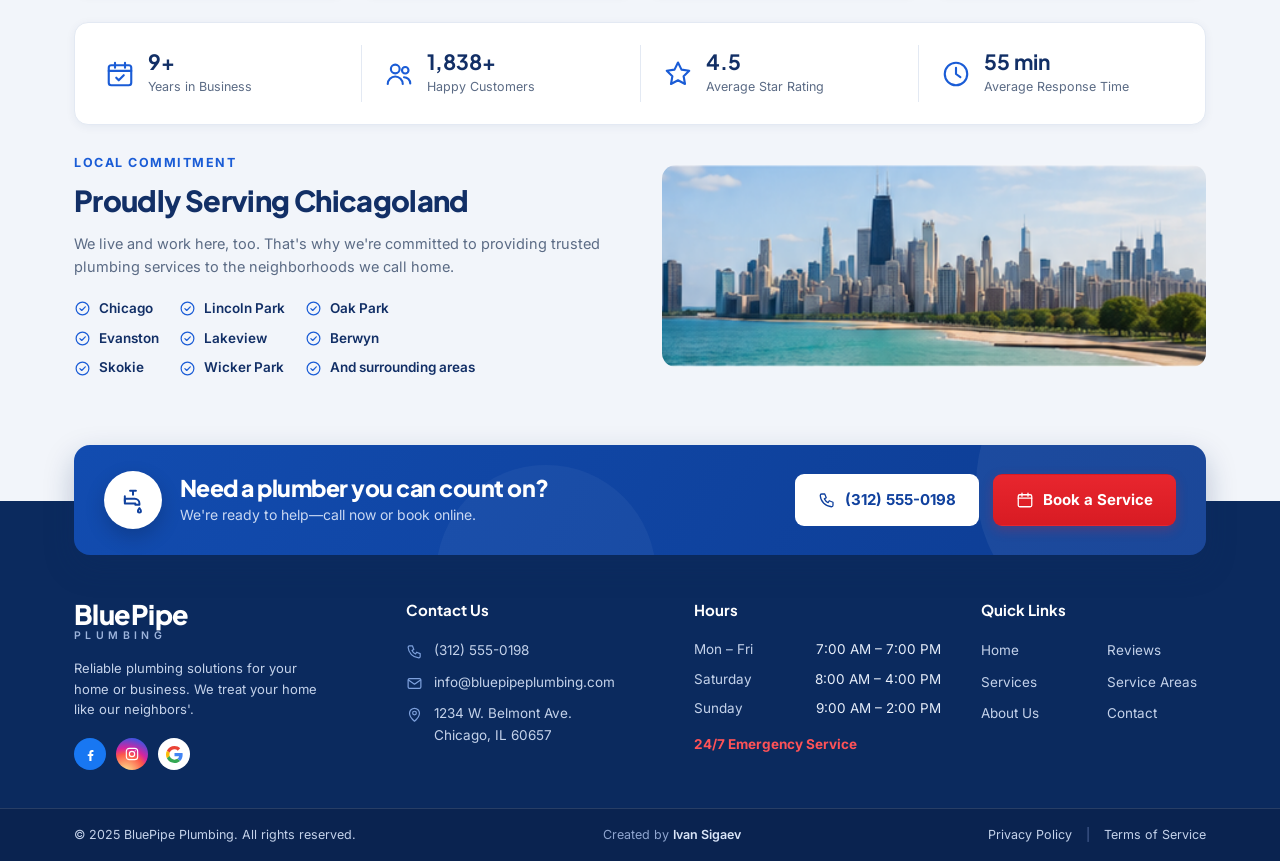
==== commit 6b0372c2: "Polish header nav and trust bars - Remove dropdown caret from the Services nav link - Active nav und" ====
--- a/about.html
+++ b/about.html
@@ -44,7 +44,7 @@
     <a class="logo" href="index.html"><span class="logo-name">BluePipe</span><span class="logo-sub">PLUMBING</span></a>
     <nav class="main-nav" id="mainNav">
       <a href="index.html">Home</a>
-      <a href="services.html">Services <svg class="icon caret"><use href="#i-chevron"/></svg></a>
+      <a href="services.html">Services</a>
       <a href="about.html" class="active">About</a>
       <a href="reviews.html">Reviews</a>
       <a href="service-areas.html">Service Areas</a>
--- a/css/styles.css
+++ b/css/styles.css
@@ -89,7 +89,6 @@
   content: ""; position: absolute; left: 0; right: 0; bottom: 0;
   height: 3px; background: var(--blue); border-radius: 2px 2px 0 0;
 }
-.main-nav .caret { width: 13px; height: 13px; }
 .header-actions { display: flex; align-items: center; gap: 20px; }
 .header-phone {
   display: inline-flex; align-items: center; gap: 8px;
@@ -131,15 +130,14 @@
 
 /* ============ Trust bar (home) ============ */
 .trust-bar {
-  background: #fff; border: 1px solid var(--border); border-radius: var(--radius);
-  box-shadow: var(--shadow); display: flex; align-items: center;
-  padding: 20px 10px; margin-top: -34px; position: relative; z-index: 5;
+  display: flex; align-items: stretch; gap: 14px;
+  margin-top: -34px; position: relative; z-index: 5;
 }
 .trust-item {
-  flex: 1; display: flex; align-items: flex-start; gap: 12px; padding: 4px 18px;
-  border-left: 1px solid var(--border);
-}
-.trust-item:first-child { border-left: none; }
+  flex: 1; display: flex; align-items: flex-start; gap: 12px; padding: 18px;
+  background: #fff; border: 1px solid var(--border); border-radius: var(--radius);
+  box-shadow: var(--shadow);
+}
 .trust-item .icon { color: var(--blue); width: 30px; height: 30px; margin-top: 2px; }
 .trust-item h3 { font-size: 13.5px; margin-bottom: 3px; }
 .trust-item p { font-size: 12px; color: var(--muted); line-height: 1.45; }
@@ -262,10 +260,7 @@
 .step-v p { font-size: 13.5px; color: var(--muted); }
 
 /* ============ Feature bar (rows of icon features in white card) ============ */
-.feature-bar {
-  background: #fff; border: 1px solid var(--border); border-radius: var(--radius);
-  box-shadow: var(--shadow); display: flex; padding: 24px 8px;
-}
+.feature-bar { display: flex; gap: 14px; }
 .feature-bar .trust-item .icon { width: 32px; height: 32px; }
 
 /* ============ Split sections ============ */
@@ -465,7 +460,8 @@
   .services-grid, .reviews-grid, .team-grid, .neigh-grid { grid-template-columns: repeat(2, 1fr); }
   .services-grid-4, .value-grid, .percent-grid { grid-template-columns: repeat(2, 1fr); }
   .trust-bar, .feature-bar, .mini-stats { flex-wrap: wrap; }
-  .trust-item, .mini-stat { flex: 1 1 45%; border-left: none; padding: 10px 14px; }
+  .trust-item { flex: 1 1 45%; padding: 14px 16px; }
+  .mini-stat { flex: 1 1 45%; border-left: none; padding: 10px 14px; }
   .why-card { grid-template-columns: 1fr; }
   .split { grid-template-columns: 1fr; }
   .pricing-card { grid-template-columns: 1fr; text-align: left; }
@@ -713,7 +709,7 @@
   .hero-copy { padding: 38px 0; }
   .stats-row { flex-wrap: wrap; gap: 14px 0; }
   .stat { flex: 1 1 45%; border-left: none; padding: 0; }
-  .trust-bar { margin-top: -20px; padding: 12px 8px; }
+  .trust-bar { margin-top: -20px; gap: 10px; }
   .why-card { padding: 20px; }
   .cta-banner { padding: 24px 20px; }
   .pill { padding: 10px 15px; font-size: 13px; }
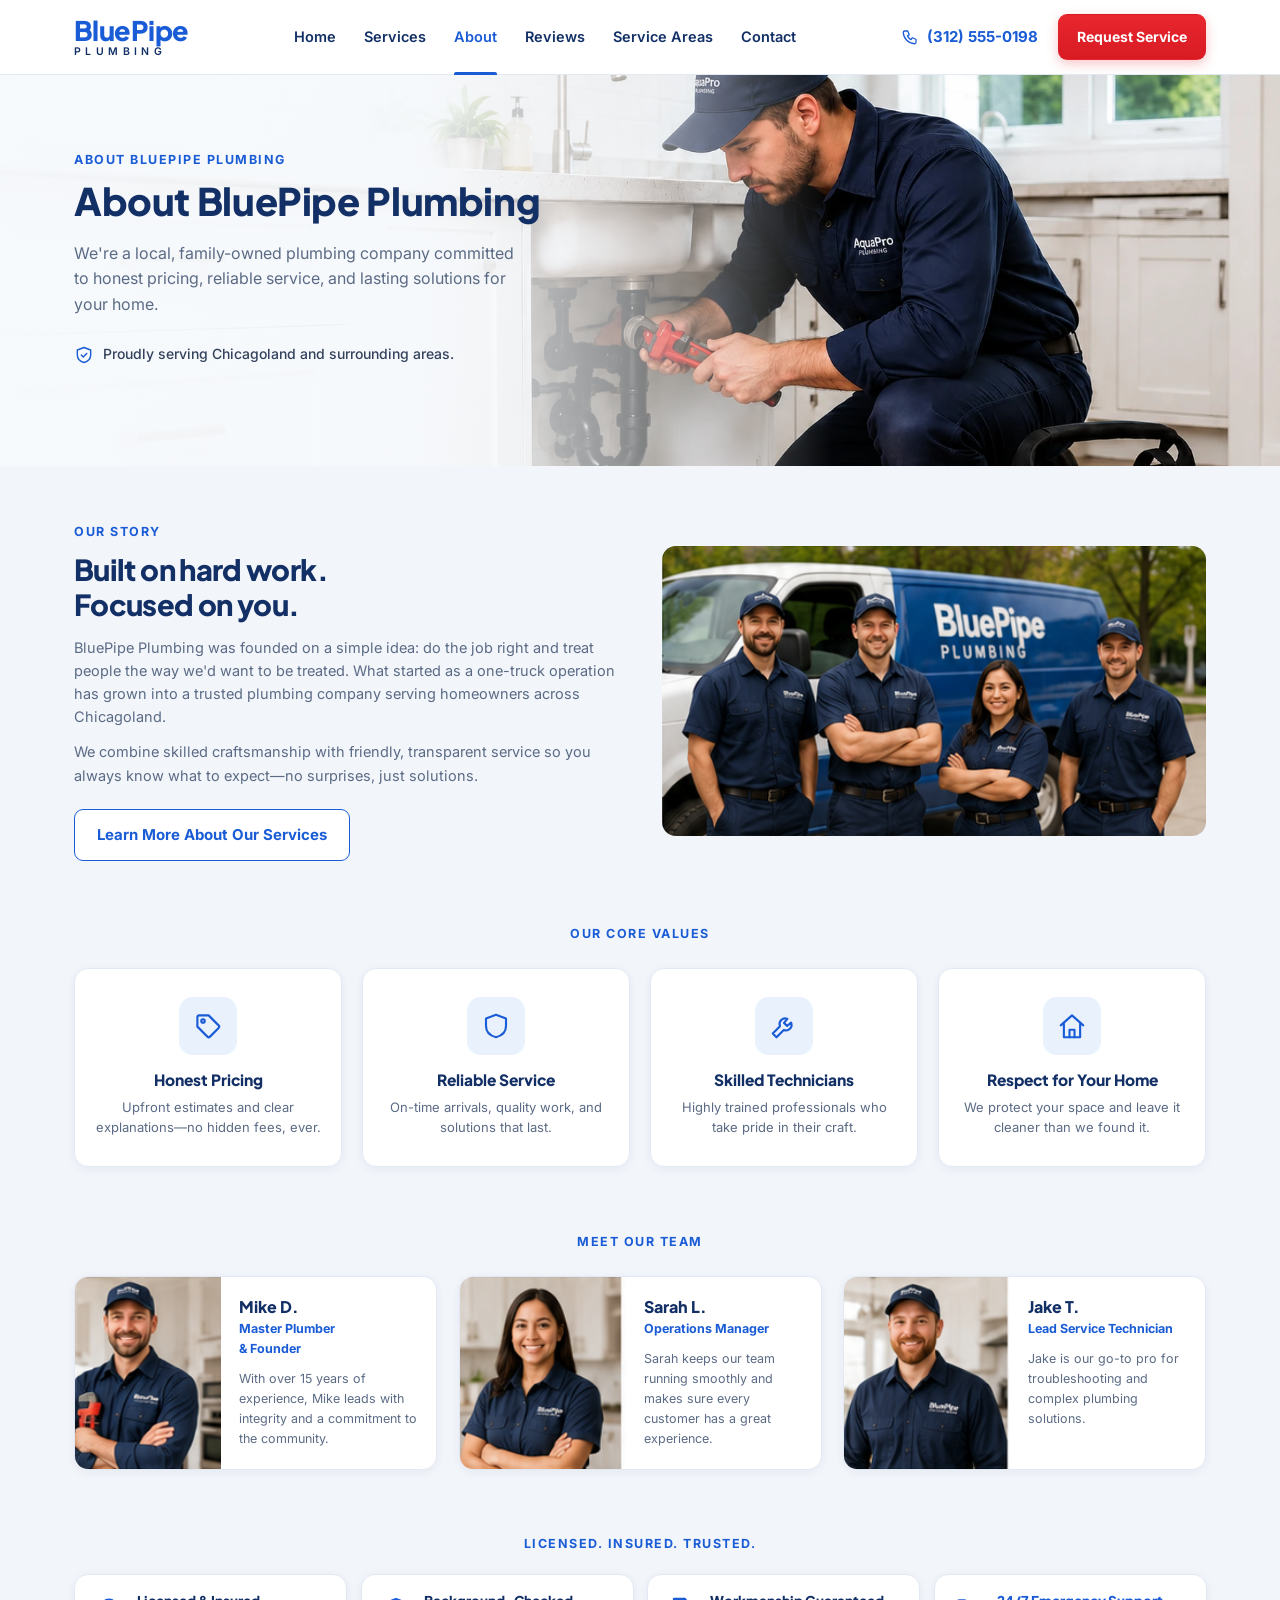
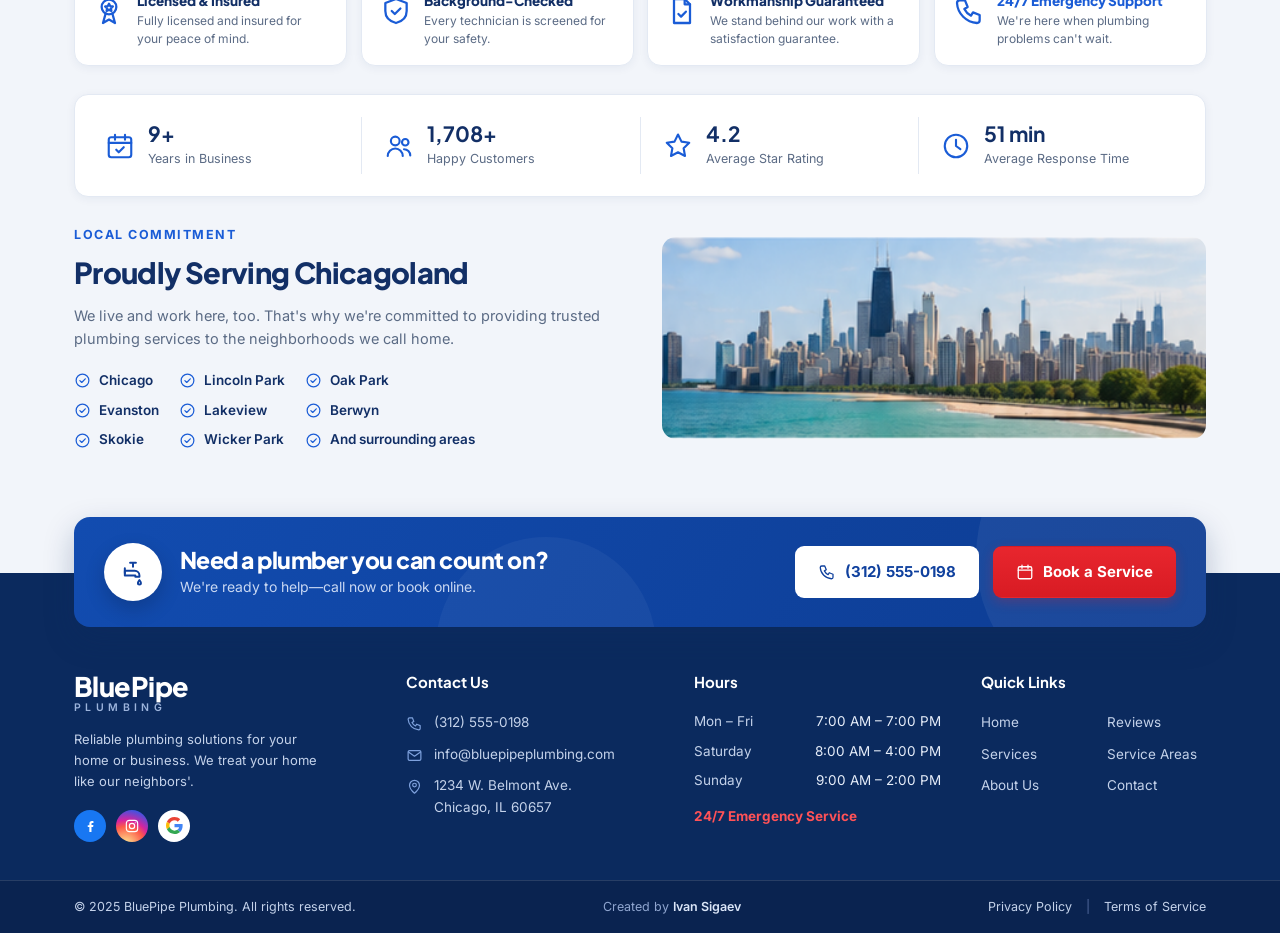
==== commit 59e8df0b: "Apply full-bleed hero treatment to About page Replaces the 428px boxed hero-about.png column with th" ====
--- a/about.html
+++ b/about.html
@@ -59,16 +59,16 @@
 </header>
 
 <!-- Hero -->
-<section class="hero" style="background:#fff">
+<section class="hero hero--bleed hero--about">
+  <div class="hero-photo-bleed">
+    <img src="assets/img/hero-home.jpg" alt="BluePipe plumber working under a kitchen sink">
+  </div>
   <div class="container hero-grid">
     <div class="hero-copy">
       <div class="eyebrow">About BluePipe Plumbing</div>
       <h1 style="font-size:38px">About BluePipe Plumbing</h1>
       <p class="lead">We're a local, family-owned plumbing company committed to honest pricing, reliable service, and lasting solutions for your home.</p>
       <div class="hero-note"><svg class="icon"><use href="#i-shield-check"/></svg> Proudly serving Chicagoland and surrounding areas.</div>
-    </div>
-    <div class="hero-photo">
-      <img src="assets/img/hero-about.png" alt="BluePipe plumber working under a kitchen sink">
     </div>
   </div>
 </section>
--- a/css/styles.css
+++ b/css/styles.css
@@ -50,6 +50,11 @@
   letter-spacing: .12em; text-transform: uppercase; margin-bottom: 10px;
 }
 .section { padding: 56px 0; }
+.section-band { background: #fff; border-top: 1px solid var(--border); border-bottom: 1px solid var(--border); }
+.steps-card {
+  background: #fff; border: 1px solid var(--border); border-radius: 18px;
+  box-shadow: var(--shadow); padding: 34px 38px;
+}
 .section-head { text-align: center; margin-bottom: 34px; }
 .section-head h2 { font-size: 30px; }
 
@@ -103,9 +108,26 @@
 .nav-toggle .icon { width: 26px; height: 26px; }
 
 /* ============ Hero ============ */
-.hero { position: relative; overflow: hidden; background: linear-gradient(180deg, #f0f4fb 0%, #e9eef8 100%); }
+.hero { position: relative; overflow: hidden; background: linear-gradient(180deg, #f7fafd 0%, #eef3fa 100%); }
 .hero-grid { display: grid; grid-template-columns: 1.05fr .95fr; align-items: center; gap: 40px; }
 .hero-copy { padding: 52px 0; }
+.hero--bleed .hero-grid { grid-template-columns: minmax(0, 560px) 1fr; }
+.hero--bleed .hero-copy { position: relative; z-index: 2; }
+.hero--home .hero-grid { grid-template-columns: minmax(0, 520px) 1fr; }
+.hero--home .hero-copy { padding: 110px 0 190px; }
+.hero--about .hero-copy { padding: 76px 0 100px; }
+.hero--about .hero-photo-bleed img { object-position: right 25%; }
+.hero--services .hero-copy { padding: 64px 0 84px; }
+.hero--services .hero-photo-bleed img { object-position: center 30%; }
+.hero--reviews .hero-copy { padding: 80px 0 130px; }
+.hero--reviews .hero-photo-bleed img { object-position: center 22%; }
+.hero--reviews .hero-photo-bleed::before {
+  background: linear-gradient(90deg,
+    rgba(247, 250, 253, .97) 0%,
+    rgba(247, 250, 253, .85) 26%,
+    rgba(247, 250, 253, .35) 40%,
+    rgba(247, 250, 253, 0) 52%);
+}
 .hero-copy h1 { font-size: 44px; letter-spacing: -.01em; }
 .hero-copy h1 .accent { color: var(--blue); }
 .hero-copy .lead { margin: 18px 0 26px; font-size: 16px; color: var(--muted); max-width: 440px; }
@@ -124,15 +146,38 @@
   content: ""; position: absolute; inset: 0; z-index: 1;
   background: linear-gradient(90deg, #edf1f9 0%, rgba(237, 241, 249, 0) 24%);
 }
+.hero-photo-bleed { position: absolute; inset: 0; }
+.hero-photo-bleed img {
+  width: 100%; height: 100%;
+  object-fit: cover; object-position: right 25%;
+}
+.hero-photo-bleed::before {
+  content: ""; position: absolute; inset: 0; z-index: 1;
+  background: linear-gradient(90deg,
+    rgba(247, 250, 253, .98) 0%,
+    rgba(247, 250, 253, .94) 32%,
+    rgba(247, 250, 253, .6) 48%,
+    rgba(247, 250, 253, 0) 65%);
+}
 .breadcrumb { display: flex; align-items: center; gap: 7px; font-size: 13px; color: var(--muted); margin-bottom: 14px; }
 .breadcrumb a:hover { color: var(--blue); }
 .breadcrumb .sep { color: #9aa8c0; }
 
 /* ============ Trust bar (home) ============ */
 .trust-bar {
-  display: flex; align-items: stretch; gap: 14px;
-  margin-top: -34px; position: relative; z-index: 5;
-}
+  display: flex; align-items: center; gap: 0;
+  margin-top: -78px; position: relative; z-index: 5;
+  background: #fff; border: 1px solid var(--border); border-radius: 18px;
+  box-shadow: 0 22px 55px rgba(18, 47, 102, .13);
+  padding: 20px 10px;
+}
+.trust-bar .trust-item {
+  background: none; border: 0; border-radius: 0; box-shadow: none;
+  align-items: center; padding: 4px 22px;
+  border-right: 1px solid #e8edf6;
+}
+.trust-bar .trust-item:last-child { border-right: 0; }
+.trust-bar .trust-item .icon { margin-top: 0; }
 .trust-item {
   flex: 1; display: flex; align-items: flex-start; gap: 12px; padding: 18px;
   background: #fff; border: 1px solid var(--border); border-radius: var(--radius);
@@ -218,6 +263,7 @@
   width: 38px; height: 38px; border-radius: 50%; background: var(--navy-deep);
   color: #fff; font-weight: 700; font-size: 15px;
   display: inline-flex; align-items: center; justify-content: center; flex-shrink: 0;
+  object-fit: cover;
 }
 .review-author b { display: block; font-size: 13.5px; color: var(--navy); }
 .review-author span { font-size: 12px; color: var(--muted); }
@@ -461,6 +507,15 @@
   .services-grid-4, .value-grid, .percent-grid { grid-template-columns: repeat(2, 1fr); }
   .trust-bar, .feature-bar, .mini-stats { flex-wrap: wrap; }
   .trust-item { flex: 1 1 45%; padding: 14px 16px; }
+  .trust-bar { gap: 6px 0; padding: 14px 6px; }
+  .trust-bar .trust-item { flex: 1 1 45%; border-right: 0; padding: 8px 16px; }
+  .hero-photo-bleed::before {
+    background: linear-gradient(90deg,
+      rgba(247, 250, 253, .97) 0%,
+      rgba(247, 250, 253, .92) 38%,
+      rgba(247, 250, 253, .55) 55%,
+      rgba(247, 250, 253, 0) 72%);
+  }
   .mini-stat { flex: 1 1 45%; border-left: none; padding: 10px 14px; }
   .why-card { grid-template-columns: 1fr; }
   .split { grid-template-columns: 1fr; }
@@ -487,14 +542,11 @@
 ::selection { background: rgba(26, 92, 214, .18); }
 :focus-visible { outline: 2px solid var(--blue); outline-offset: 2px; border-radius: 4px; }
 
-/* --- Hero atmosphere: soft glows + dot grid --- */
+/* --- Hero atmosphere: soft glow --- */
 .hero {
   background-image:
-    radial-gradient(640px 320px at 88% 12%, rgba(26, 92, 214, .10), transparent 62%),
-    radial-gradient(520px 300px at 4% 95%, rgba(26, 92, 214, .07), transparent 60%),
-    radial-gradient(rgba(18, 47, 102, .045) 1px, transparent 1.4px),
-    linear-gradient(180deg, #f0f4fb 0%, #e9eef8 100%);
-  background-size: auto, auto, 26px 26px, auto;
+    radial-gradient(640px 320px at 10% 20%, rgba(26, 92, 214, .06), transparent 62%),
+    linear-gradient(180deg, #f7fafd 0%, #eef3fa 100%);
 }
 
 /* --- Card depth & hover lift --- */
@@ -622,7 +674,7 @@
 .hero-copy > *:nth-child(3) { animation-delay: .23s; }
 .hero-copy > *:nth-child(4) { animation-delay: .32s; }
 .hero-copy > *:nth-child(5) { animation-delay: .41s; }
-.hero-photo img, .hero .photo img { animation: hero-img-in 1s cubic-bezier(.22, .61, .36, 1) backwards .25s; }
+.hero-photo img, .hero-photo-bleed img, .hero .photo img { animation: hero-img-in 1s cubic-bezier(.22, .61, .36, 1) backwards .25s; }
 
 /* --- Scroll reveal system (classes set by js/main.js) --- */
 .reveal {
@@ -657,6 +709,8 @@
   .hero-grid { grid-template-columns: 1fr; }
   .hero-photo { min-height: 240px; }
   .hero-photo.fade::before { display: none; }
+  .hero-photo-bleed { position: relative; inset: auto; width: 100%; height: 280px; }
+  .hero-photo-bleed::before { display: none; }
   .steps-h { flex-direction: column; }
   .step-dash { display: none; }
   .cta-banner { flex-direction: column; text-align: center; }
@@ -706,6 +760,7 @@
   .grid-local > img { max-width: 240px; margin: 0 auto; }
   .check-grid { grid-template-columns: repeat(2, auto); }
   .section { padding: 40px 0; }
+  .steps-card { padding: 22px 20px; }
   .hero-copy { padding: 38px 0; }
   .stats-row { flex-wrap: wrap; gap: 14px 0; }
   .stat { flex: 1 1 45%; border-left: none; padding: 0; }
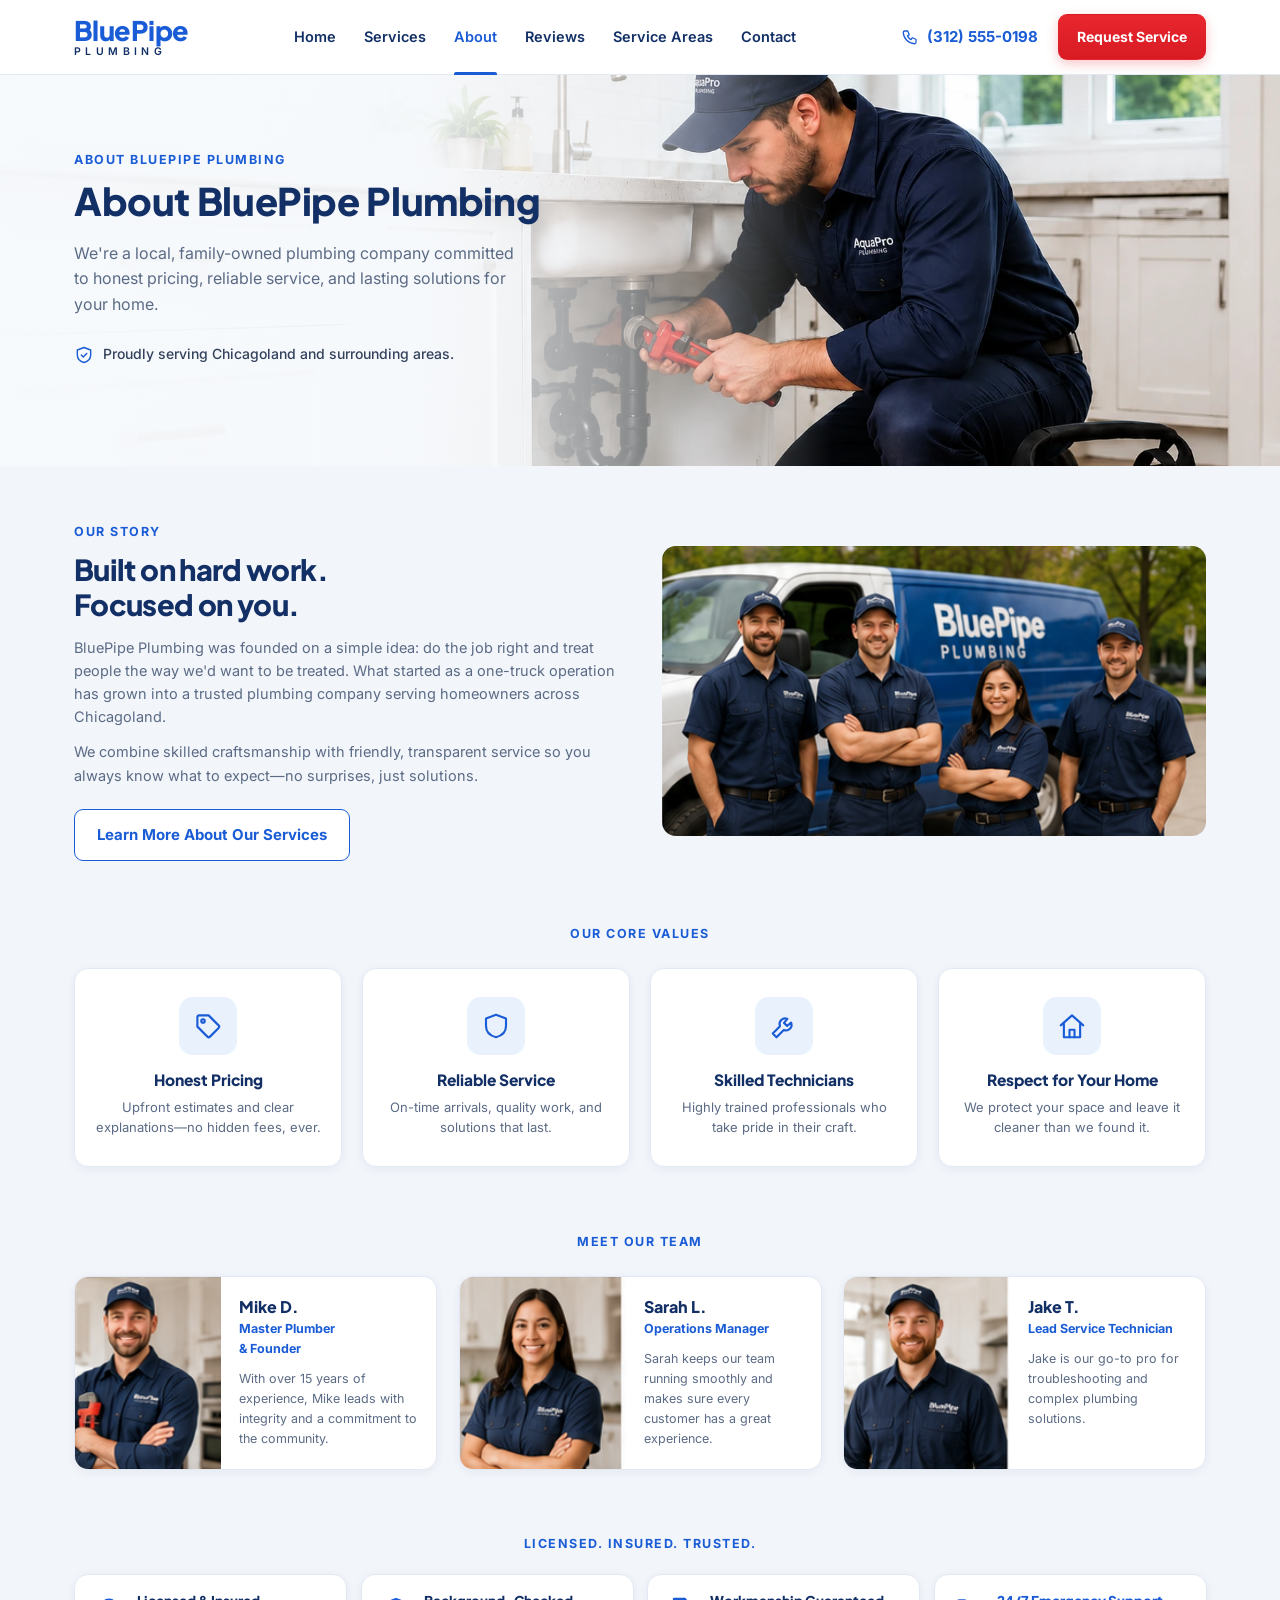
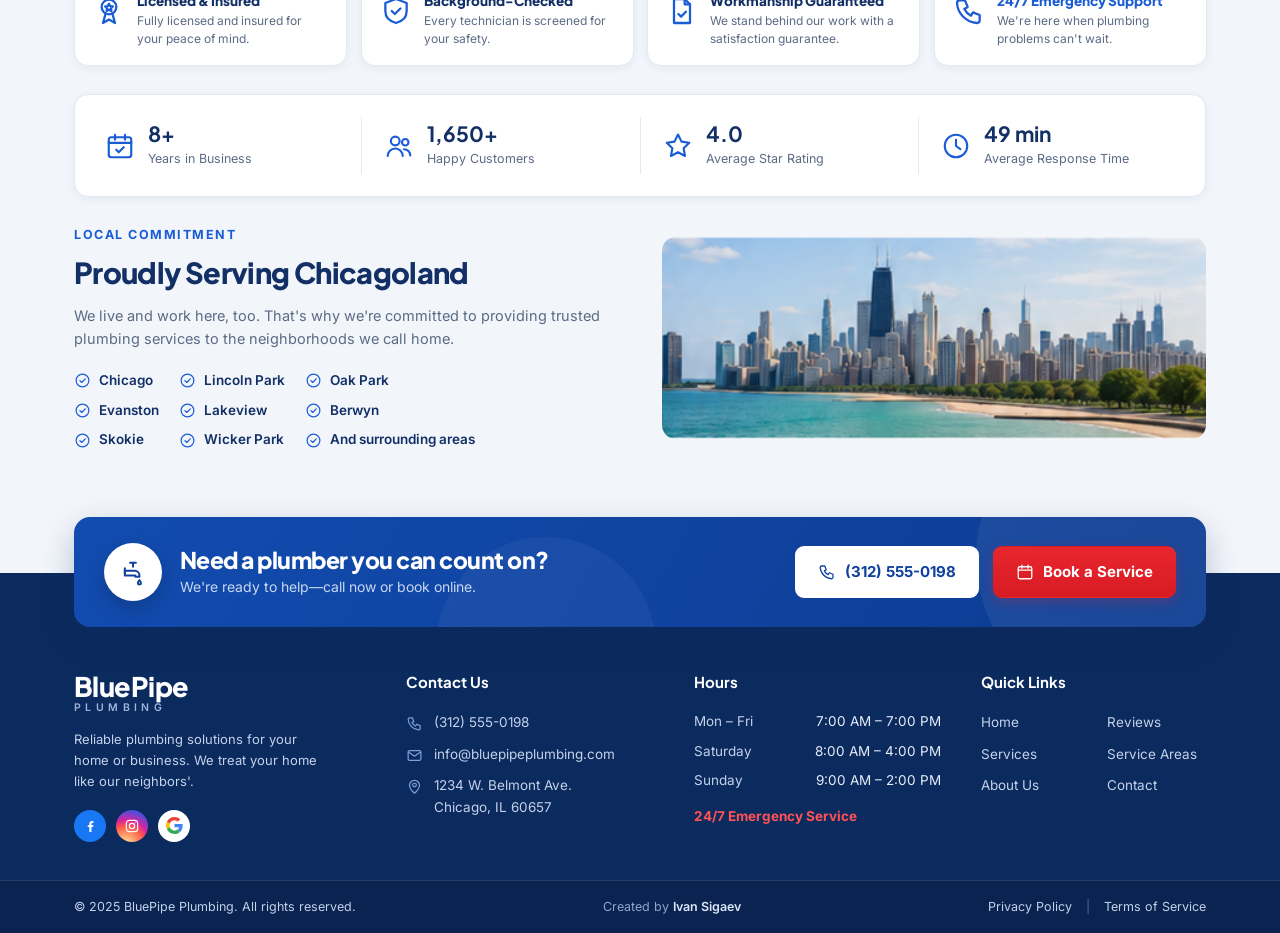
==== commit 544445c8: "Match Services/Contact hero framing to mockups; smoother left dissolve everywhere - Services photo i" ====
--- a/about.html
+++ b/about.html
@@ -8,7 +8,7 @@
 <link rel="preconnect" href="https://fonts.googleapis.com">
 <link rel="preconnect" href="https://fonts.gstatic.com" crossorigin>
 <link href="https://fonts.googleapis.com/css2?family=Inter:wght@400;500;600;700;800&family=Plus+Jakarta+Sans:wght@600;700;800&display=swap" rel="stylesheet">
-<link rel="stylesheet" href="css/styles.css">
+<link rel="stylesheet" href="css/styles.css?v=3">
 </head>
 <body>
 
--- a/css/styles.css
+++ b/css/styles.css
@@ -115,12 +115,45 @@
 .hero--bleed .hero-copy { position: relative; z-index: 2; }
 .hero--home .hero-grid { grid-template-columns: minmax(0, 520px) 1fr; }
 .hero--home .hero-copy { padding: 110px 0 190px; }
+.hero--contact .hero-copy { padding: 72px 0 80px; }
+.hero--contact .hero-photo-bleed img {
+  position: absolute; top: 0; right: 0;
+  height: 100%; width: auto; max-width: none;
+}
+.hero--contact .hero-photo-bleed img,
+.hero--reviews .hero-photo-bleed img,
+.hero--services .hero-photo-bleed img {
+  -webkit-mask-image: linear-gradient(90deg,
+    transparent 0%, rgba(0, 0, 0, .12) 15%, rgba(0, 0, 0, .45) 30%, rgba(0, 0, 0, .8) 42%, #000 52%);
+  mask-image: linear-gradient(90deg,
+    transparent 0%, rgba(0, 0, 0, .12) 15%, rgba(0, 0, 0, .45) 30%, rgba(0, 0, 0, .8) 42%, #000 52%);
+}
+.hero--contact .hero-photo-bleed::before {
+  background: linear-gradient(90deg,
+    rgba(247, 250, 253, .98) 0%,
+    rgba(247, 250, 253, .92) 45%,
+    rgba(247, 250, 253, .5) 58%,
+    rgba(247, 250, 253, 0) 72%);
+}
 .hero--about .hero-copy { padding: 76px 0 100px; }
 .hero--about .hero-photo-bleed img { object-position: right 25%; }
 .hero--services .hero-copy { padding: 64px 0 84px; }
-.hero--services .hero-photo-bleed img { object-position: center 30%; }
-.hero--reviews .hero-copy { padding: 80px 0 130px; }
-.hero--reviews .hero-photo-bleed img { object-position: center 22%; }
+.hero--services .hero-photo-bleed img {
+  position: absolute; top: 0; right: 0;
+  height: 100%; width: auto; max-width: none;
+}
+.hero--services .hero-photo-bleed::before {
+  background: linear-gradient(90deg,
+    rgba(247, 250, 253, .96) 0%,
+    rgba(247, 250, 253, .8) 30%,
+    rgba(247, 250, 253, .35) 44%,
+    rgba(247, 250, 253, 0) 56%);
+}
+.hero--reviews .hero-copy { padding: 88px 0 150px; }
+.hero--reviews .hero-photo-bleed img {
+  position: absolute; top: 0; right: 0;
+  height: 100%; width: auto; max-width: none;
+}
 .hero--reviews .hero-photo-bleed::before {
   background: linear-gradient(90deg,
     rgba(247, 250, 253, .97) 0%,
@@ -674,7 +707,7 @@
 .hero-copy > *:nth-child(3) { animation-delay: .23s; }
 .hero-copy > *:nth-child(4) { animation-delay: .32s; }
 .hero-copy > *:nth-child(5) { animation-delay: .41s; }
-.hero-photo img, .hero-photo-bleed img, .hero .photo img { animation: hero-img-in 1s cubic-bezier(.22, .61, .36, 1) backwards .25s; }
+.hero-photo img, .hero .photo img { animation: hero-img-in 1s cubic-bezier(.22, .61, .36, 1) backwards .25s; }
 
 /* --- Scroll reveal system (classes set by js/main.js) --- */
 .reveal {
@@ -711,6 +744,13 @@
   .hero-photo.fade::before { display: none; }
   .hero-photo-bleed { position: relative; inset: auto; width: 100%; height: 280px; }
   .hero-photo-bleed::before { display: none; }
+  .hero--reviews .hero-photo-bleed img,
+  .hero--contact .hero-photo-bleed img,
+  .hero--services .hero-photo-bleed img {
+    position: static; width: 100%; height: 100%;
+    object-fit: cover; object-position: center 20%;
+    -webkit-mask-image: none; mask-image: none;
+  }
   .steps-h { flex-direction: column; }
   .step-dash { display: none; }
   .cta-banner { flex-direction: column; text-align: center; }
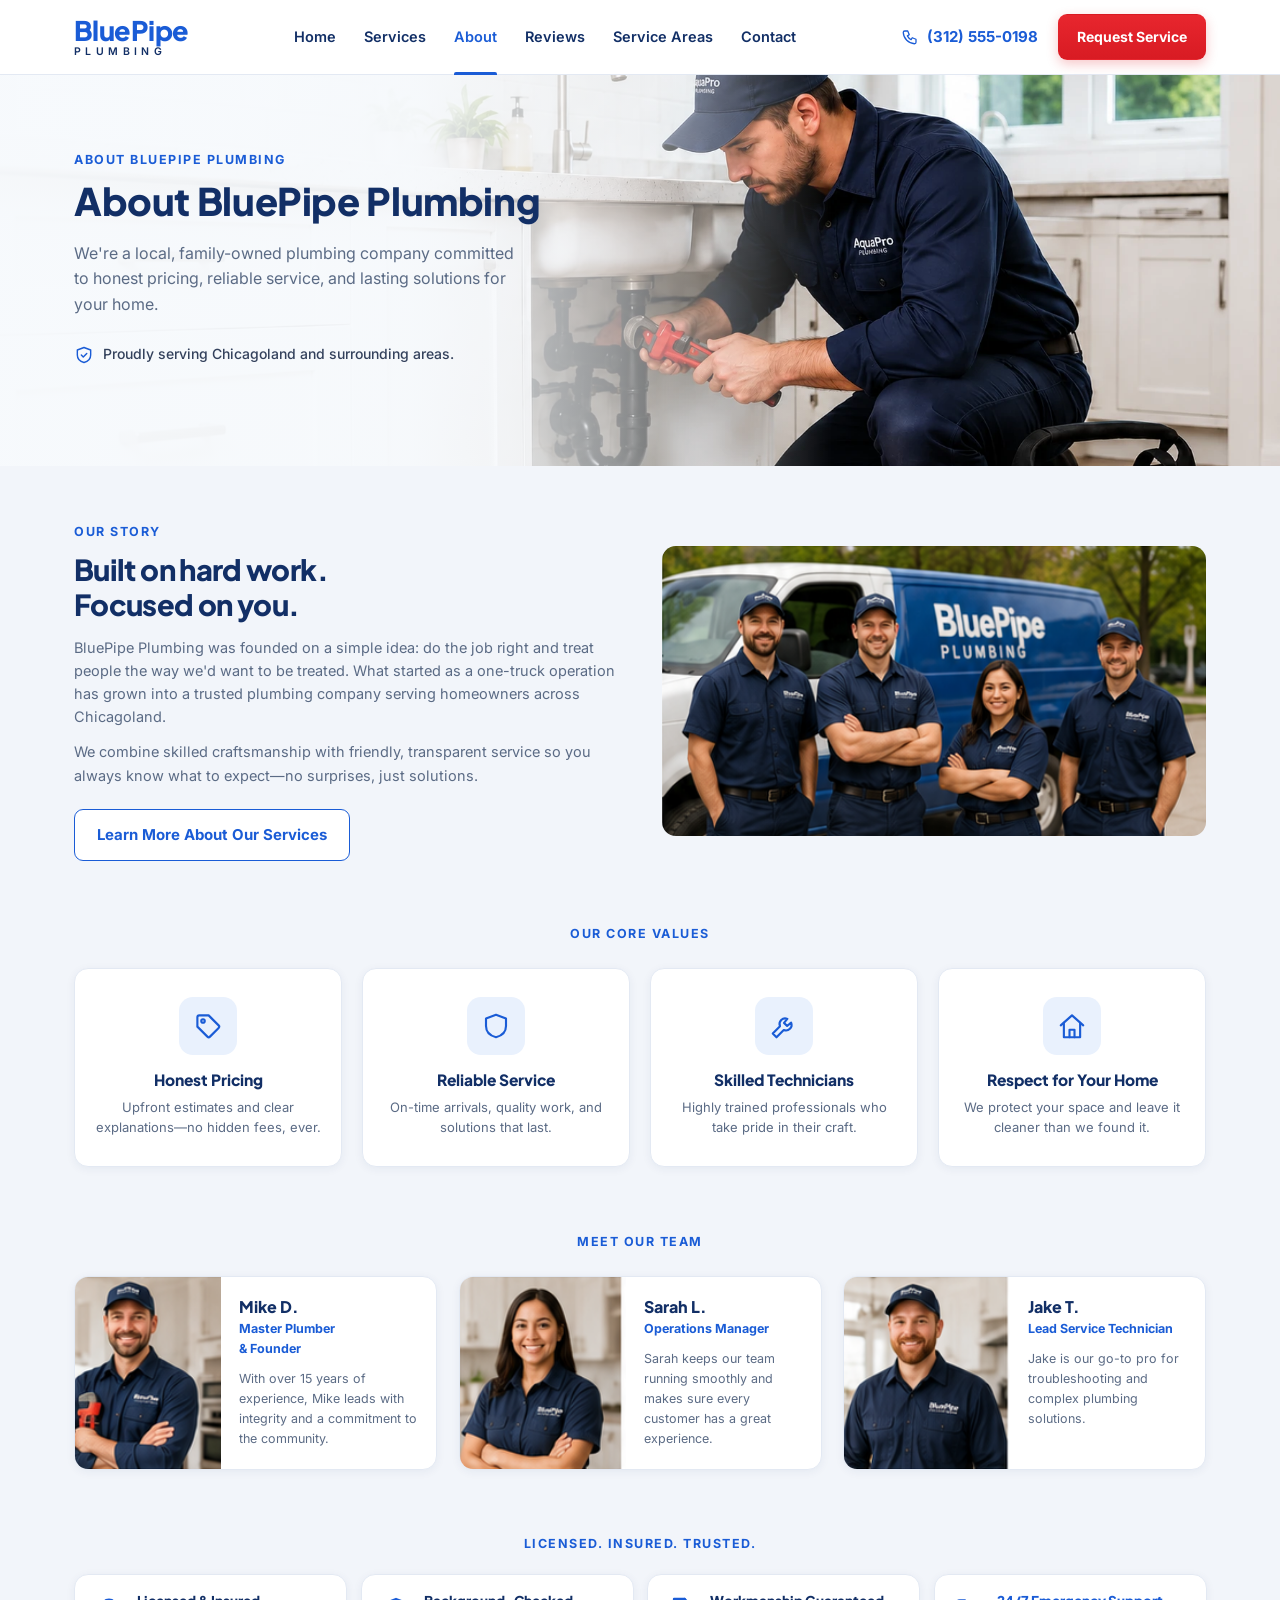
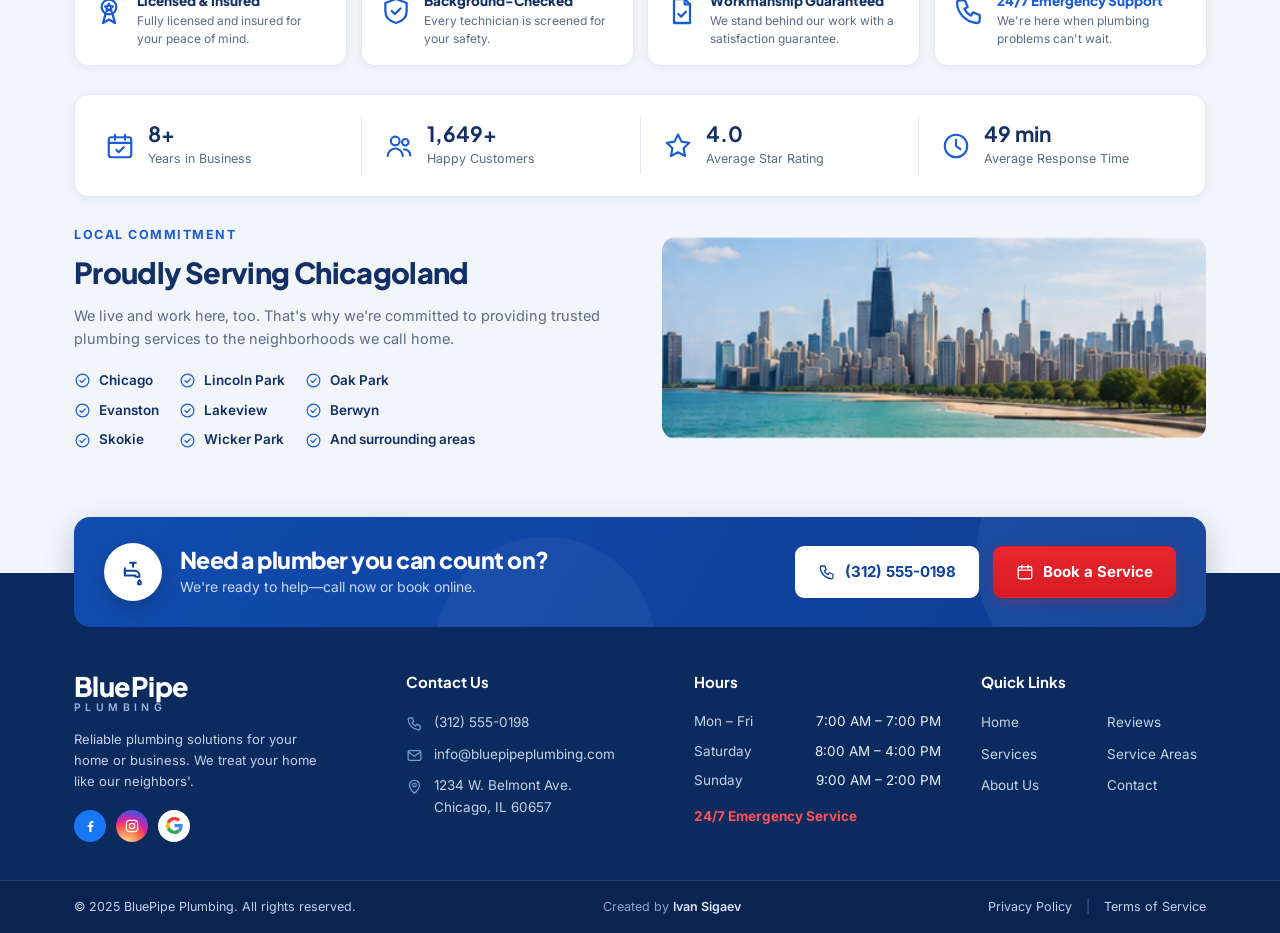
==== commit aecd3ae9: "Contact hero: full-width photo with left-to-right fade like the homepage Wider 1780px crop (pipes an" ====
--- a/about.html
+++ b/about.html
@@ -8,7 +8,7 @@
 <link rel="preconnect" href="https://fonts.googleapis.com">
 <link rel="preconnect" href="https://fonts.gstatic.com" crossorigin>
 <link href="https://fonts.googleapis.com/css2?family=Inter:wght@400;500;600;700;800&family=Plus+Jakarta+Sans:wght@600;700;800&display=swap" rel="stylesheet">
-<link rel="stylesheet" href="css/styles.css?v=3">
+<link rel="stylesheet" href="css/styles.css?v=4">
 </head>
 <body>
 
--- a/css/styles.css
+++ b/css/styles.css
@@ -116,11 +116,7 @@
 .hero--home .hero-grid { grid-template-columns: minmax(0, 520px) 1fr; }
 .hero--home .hero-copy { padding: 110px 0 190px; }
 .hero--contact .hero-copy { padding: 72px 0 80px; }
-.hero--contact .hero-photo-bleed img {
-  position: absolute; top: 0; right: 0;
-  height: 100%; width: auto; max-width: none;
-}
-.hero--contact .hero-photo-bleed img,
+.hero--contact .hero-photo-bleed img { object-position: center 40%; }
 .hero--reviews .hero-photo-bleed img,
 .hero--services .hero-photo-bleed img {
   -webkit-mask-image: linear-gradient(90deg,
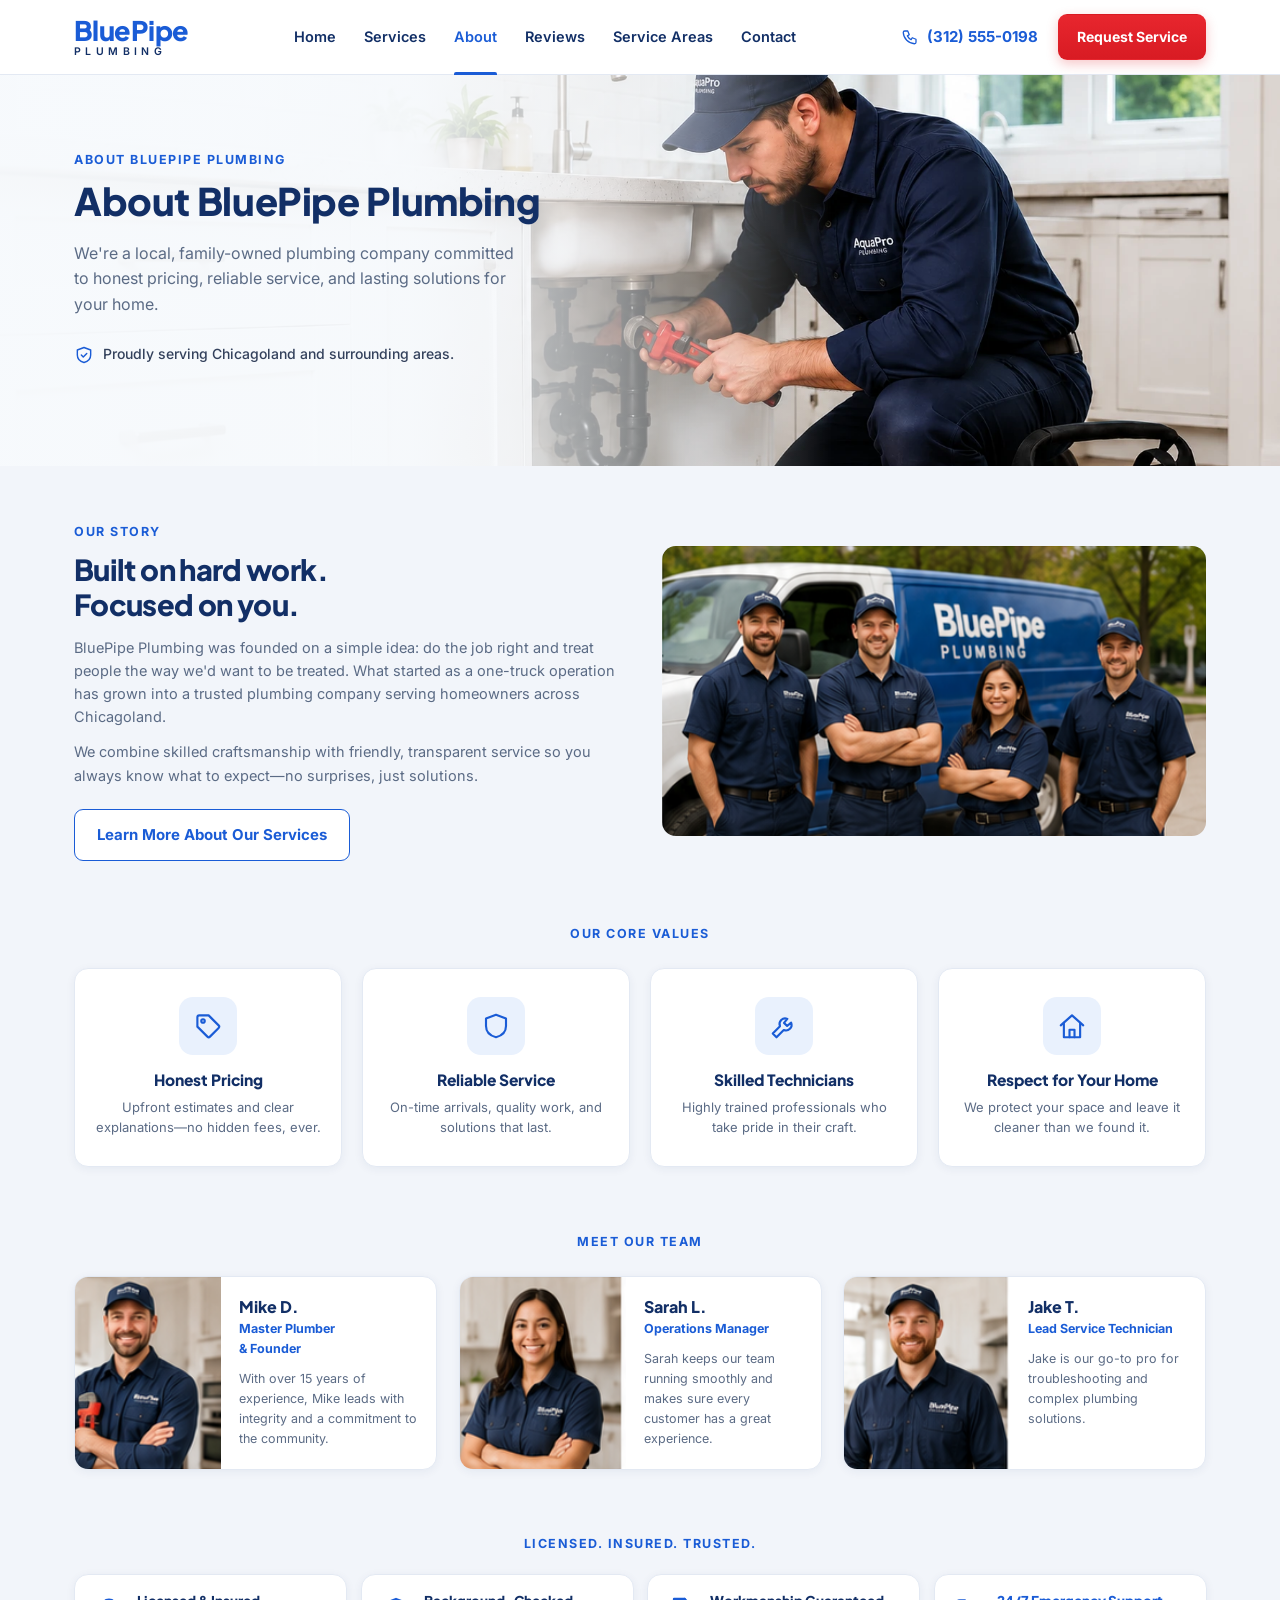
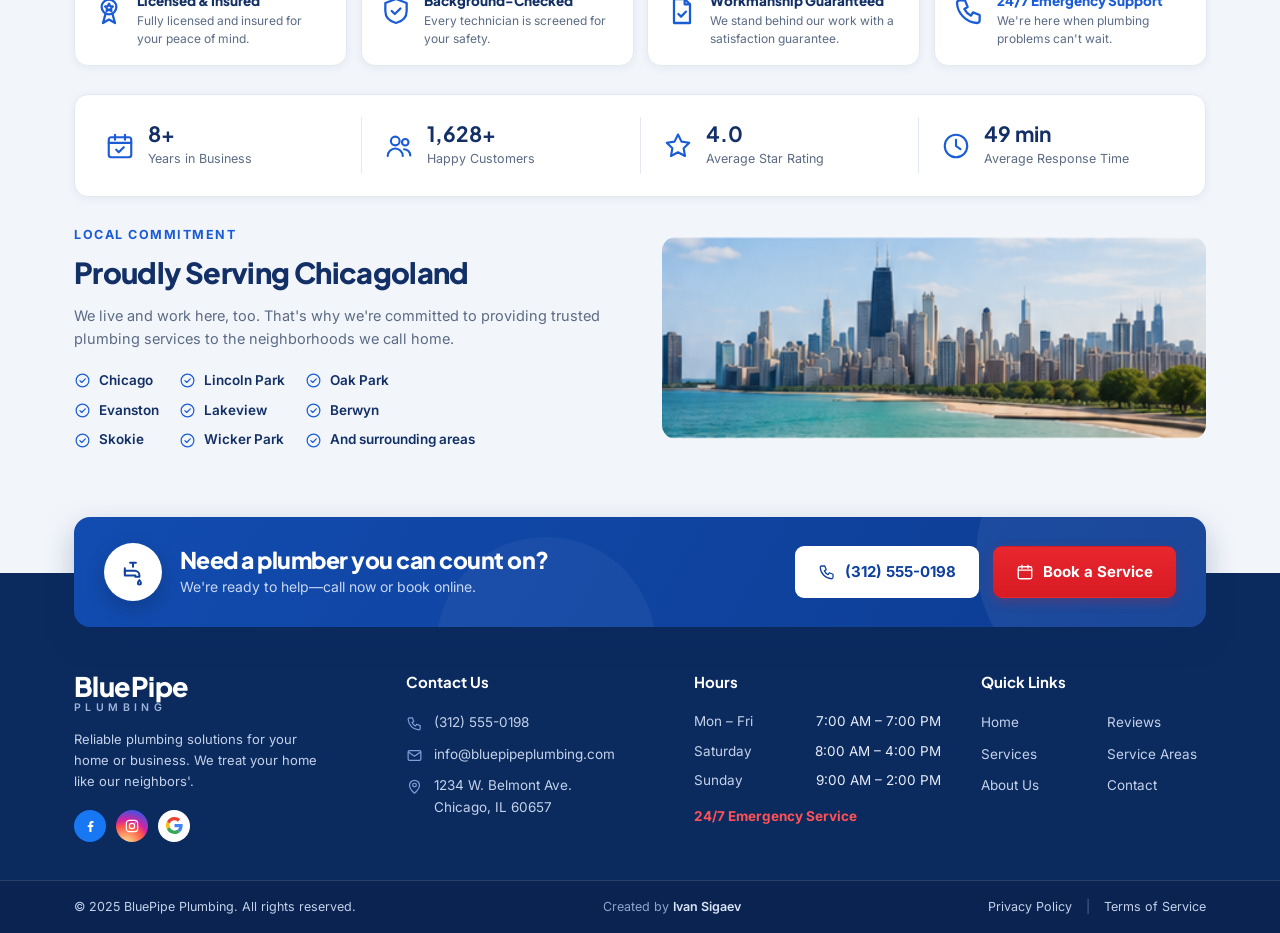
==== commit 4e397505: "Contact hero: mockup-accurate close-up panel, remove gradient banding Tight pipes-and-wrench crop as" ====
--- a/about.html
+++ b/about.html
@@ -8,7 +8,7 @@
 <link rel="preconnect" href="https://fonts.googleapis.com">
 <link rel="preconnect" href="https://fonts.gstatic.com" crossorigin>
 <link href="https://fonts.googleapis.com/css2?family=Inter:wght@400;500;600;700;800&family=Plus+Jakarta+Sans:wght@600;700;800&display=swap" rel="stylesheet">
-<link rel="stylesheet" href="css/styles.css?v=4">
+<link rel="stylesheet" href="css/styles.css?v=5">
 </head>
 <body>
 
--- a/css/styles.css
+++ b/css/styles.css
@@ -115,8 +115,12 @@
 .hero--bleed .hero-copy { position: relative; z-index: 2; }
 .hero--home .hero-grid { grid-template-columns: minmax(0, 520px) 1fr; }
 .hero--home .hero-copy { padding: 110px 0 190px; }
-.hero--contact .hero-copy { padding: 72px 0 80px; }
-.hero--contact .hero-photo-bleed img { object-position: center 40%; }
+.hero--contact .hero-copy { padding: 56px 0 64px; }
+.hero--contact .hero-photo-bleed img {
+  position: absolute; top: 0; right: 0;
+  height: 100%; width: auto; max-width: none;
+}
+.hero--contact .hero-photo-bleed img,
 .hero--reviews .hero-photo-bleed img,
 .hero--services .hero-photo-bleed img {
   -webkit-mask-image: linear-gradient(90deg,
@@ -126,10 +130,12 @@
 }
 .hero--contact .hero-photo-bleed::before {
   background: linear-gradient(90deg,
-    rgba(247, 250, 253, .98) 0%,
-    rgba(247, 250, 253, .92) 45%,
-    rgba(247, 250, 253, .5) 58%,
-    rgba(247, 250, 253, 0) 72%);
+    rgba(247, 250, 253, .96) 0%,
+    rgba(247, 250, 253, .93) 35%,
+    rgba(247, 250, 253, .82) 45%,
+    rgba(247, 250, 253, .55) 52%,
+    rgba(247, 250, 253, .25) 57%,
+    rgba(247, 250, 253, 0) 62%);
 }
 .hero--about .hero-copy { padding: 76px 0 100px; }
 .hero--about .hero-photo-bleed img { object-position: right 25%; }
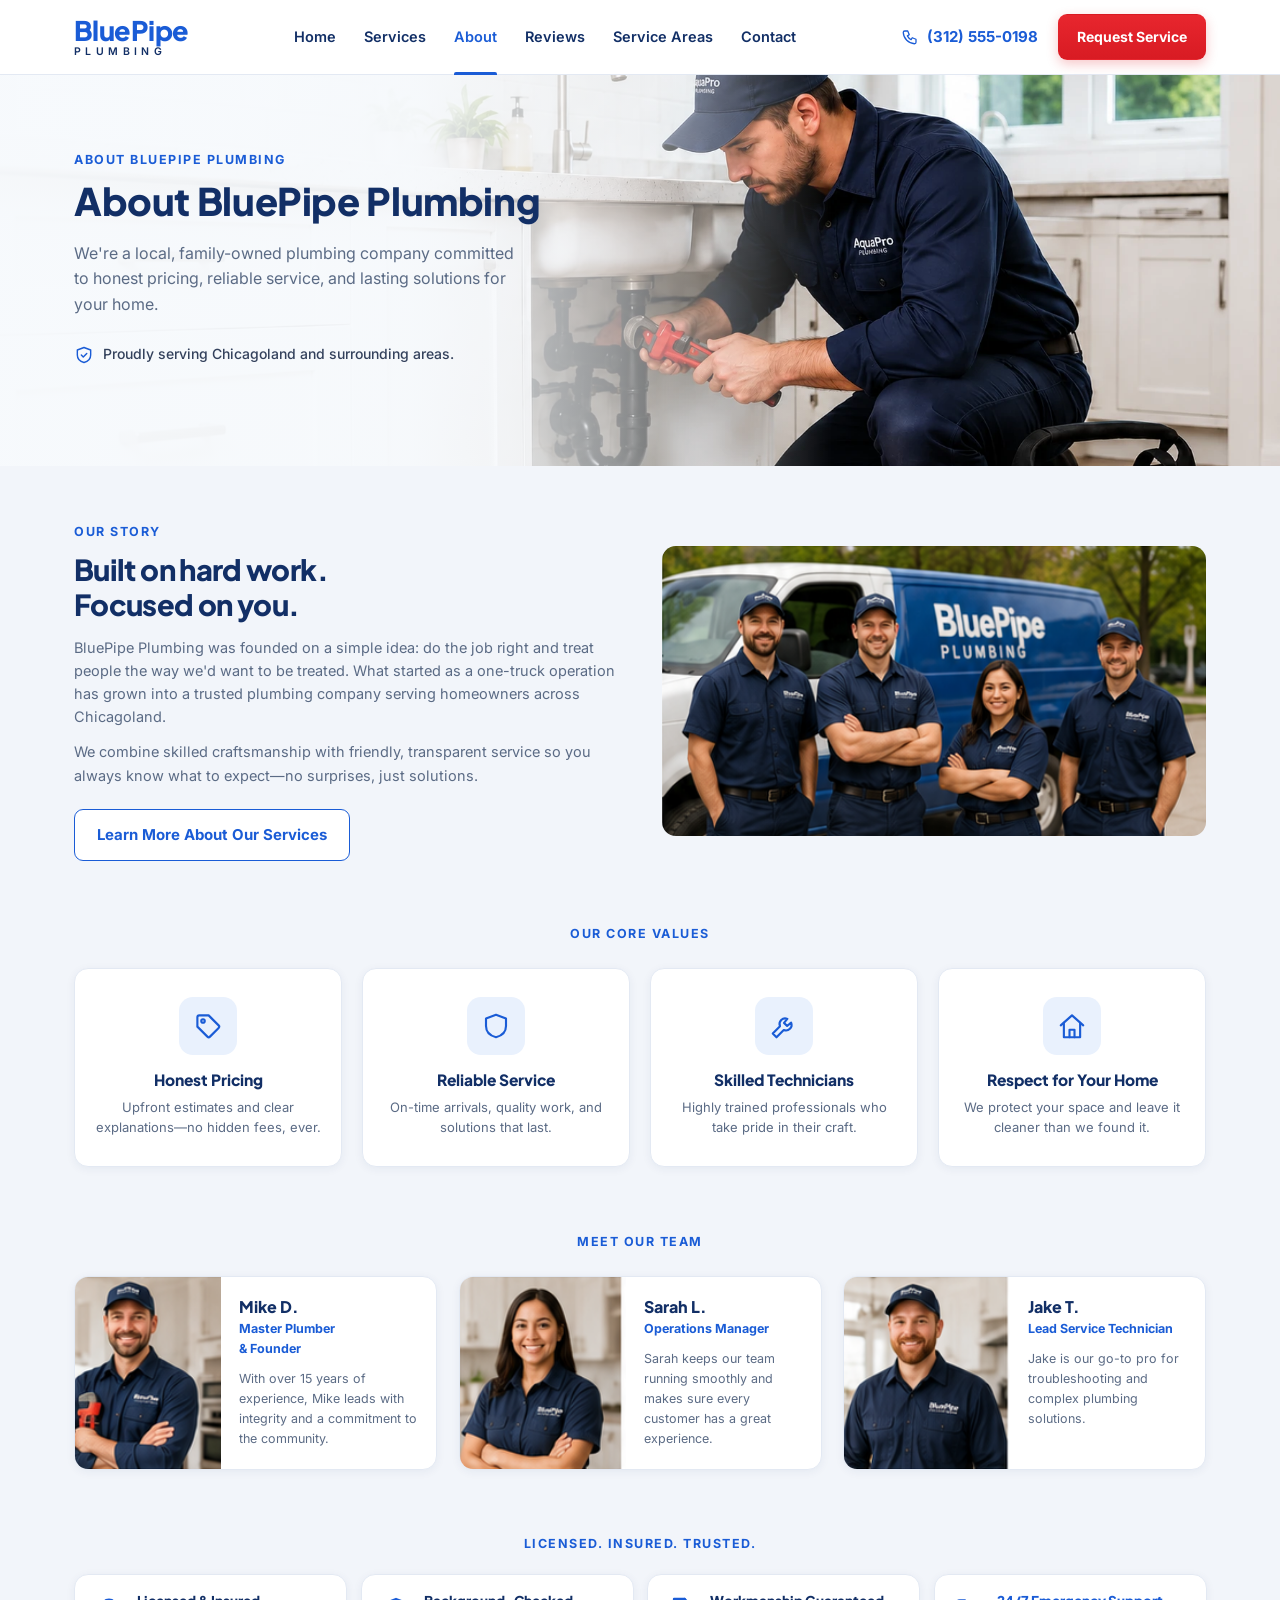
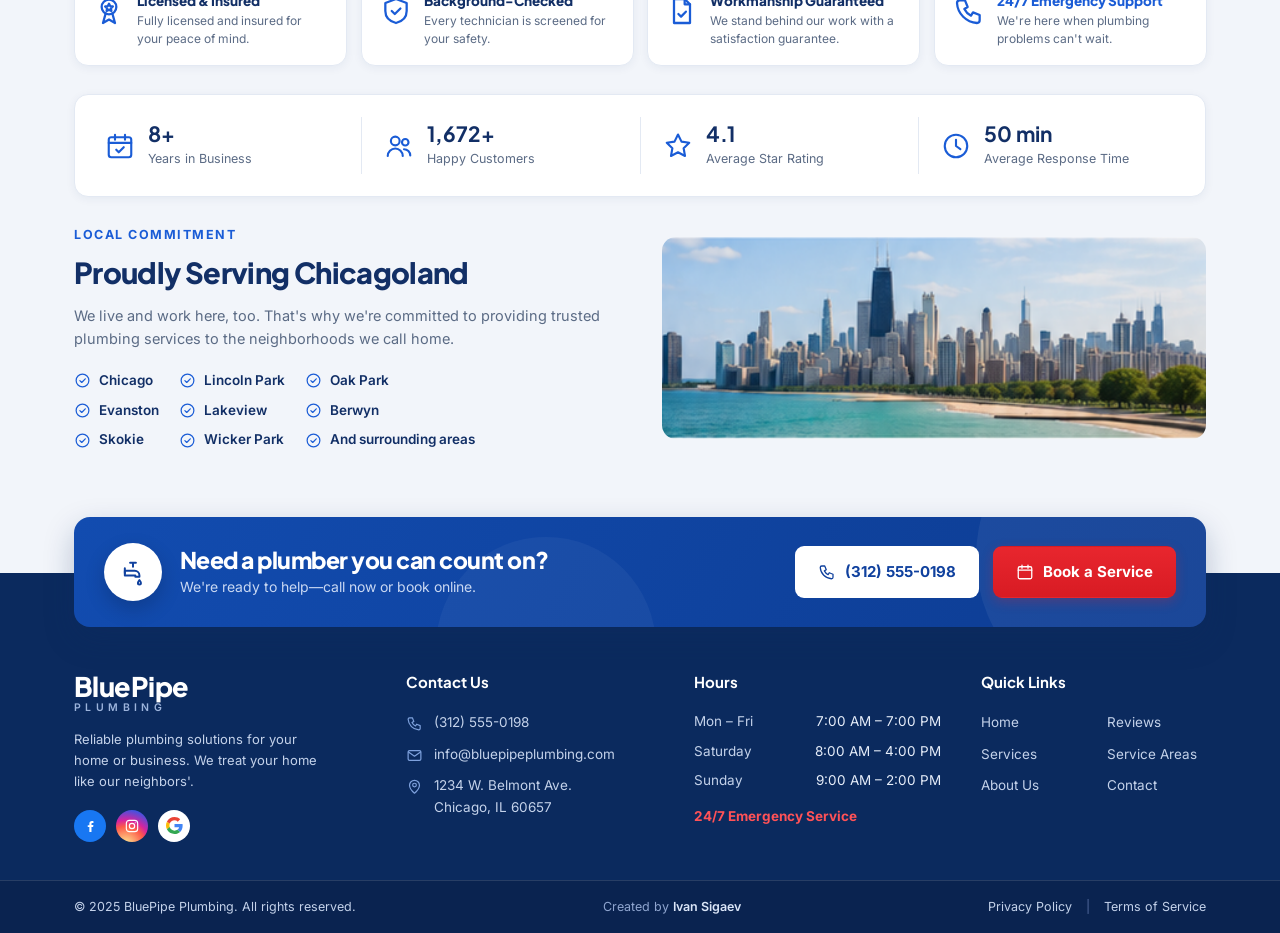
==== commit 4406d984: "Contact hero: wider panel with gradual left-to-right reveal per mockup Taller hero, pipes close-up a" ====
--- a/about.html
+++ b/about.html
@@ -8,7 +8,7 @@
 <link rel="preconnect" href="https://fonts.googleapis.com">
 <link rel="preconnect" href="https://fonts.gstatic.com" crossorigin>
 <link href="https://fonts.googleapis.com/css2?family=Inter:wght@400;500;600;700;800&family=Plus+Jakarta+Sans:wght@600;700;800&display=swap" rel="stylesheet">
-<link rel="stylesheet" href="css/styles.css?v=5">
+<link rel="stylesheet" href="css/styles.css?v=6">
 </head>
 <body>
 
--- a/css/styles.css
+++ b/css/styles.css
@@ -115,7 +115,7 @@
 .hero--bleed .hero-copy { position: relative; z-index: 2; }
 .hero--home .hero-grid { grid-template-columns: minmax(0, 520px) 1fr; }
 .hero--home .hero-copy { padding: 110px 0 190px; }
-.hero--contact .hero-copy { padding: 56px 0 64px; }
+.hero--contact .hero-copy { padding: 72px 0 84px; }
 .hero--contact .hero-photo-bleed img {
   position: absolute; top: 0; right: 0;
   height: 100%; width: auto; max-width: none;
@@ -132,10 +132,15 @@
   background: linear-gradient(90deg,
     rgba(247, 250, 253, .96) 0%,
     rgba(247, 250, 253, .93) 35%,
-    rgba(247, 250, 253, .82) 45%,
-    rgba(247, 250, 253, .55) 52%,
-    rgba(247, 250, 253, .25) 57%,
-    rgba(247, 250, 253, 0) 62%);
+    rgba(247, 250, 253, .78) 45%,
+    rgba(247, 250, 253, .4) 51%,
+    rgba(247, 250, 253, 0) 56%);
+}
+.hero--contact .hero-photo-bleed img {
+  -webkit-mask-image: linear-gradient(90deg,
+    transparent 0%, rgba(0, 0, 0, .35) 12%, rgba(0, 0, 0, .75) 22%, #000 32%);
+  mask-image: linear-gradient(90deg,
+    transparent 0%, rgba(0, 0, 0, .35) 12%, rgba(0, 0, 0, .75) 22%, #000 32%);
 }
 .hero--about .hero-copy { padding: 76px 0 100px; }
 .hero--about .hero-photo-bleed img { object-position: right 25%; }
